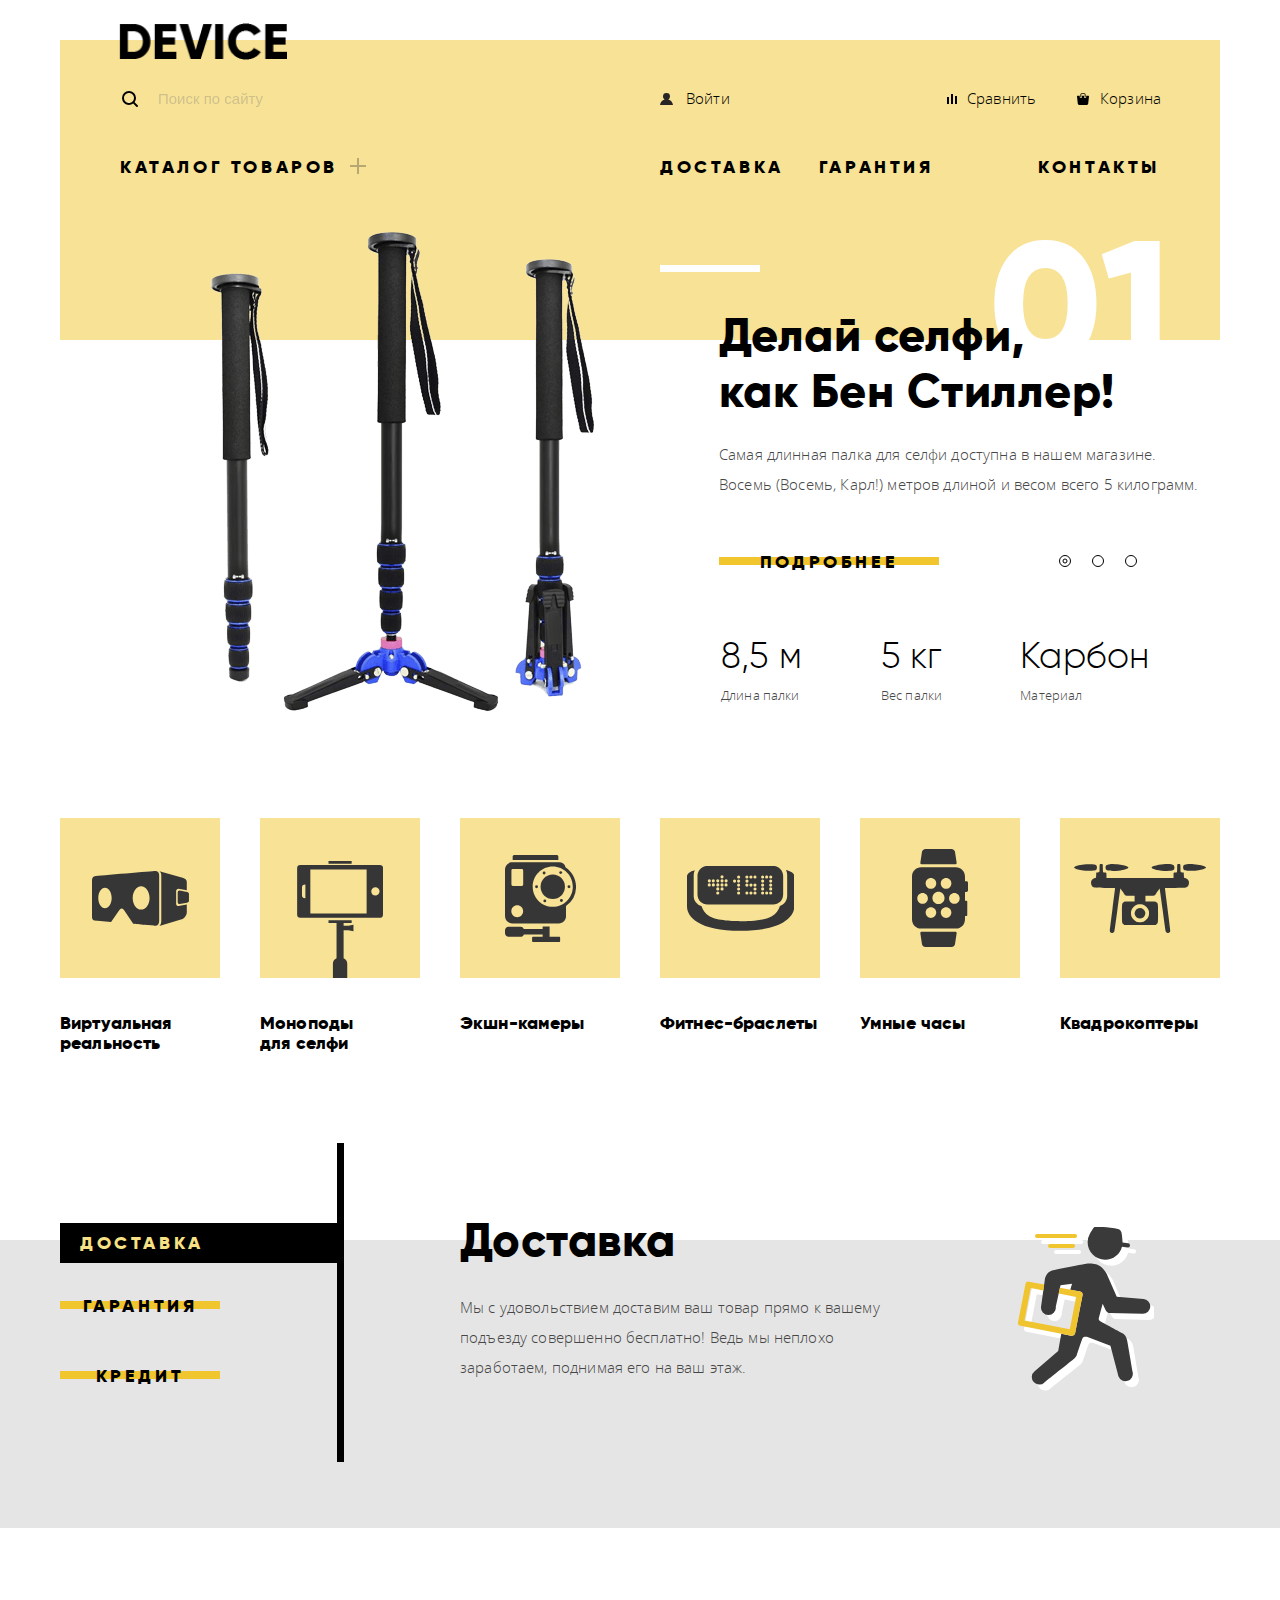
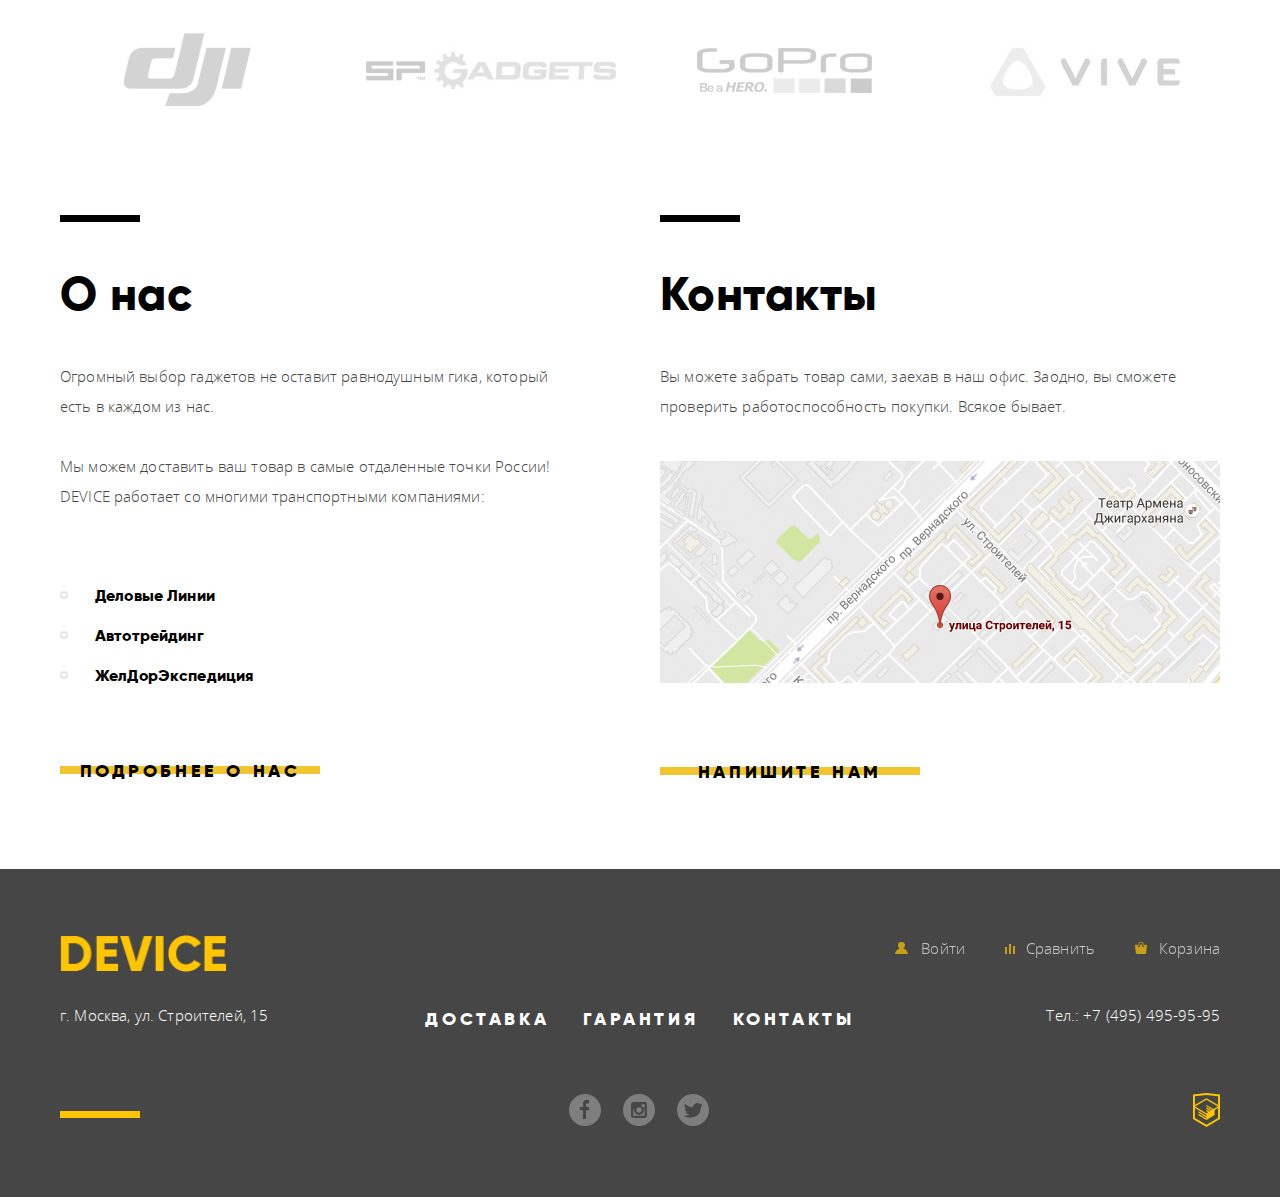
==== index.html @ b5f44622 "Device project" ====
<!DOCTYPE html>
<html lang="ru">

<head>
  <meta charset="utf-8">
  <title>HTML Academy: Девайс</title>
  <link rel="stylesheet" href="css/normalize.css">
  <link rel="stylesheet" href="css/style.css">
  <link rel="stylesheet" href="css/style.min.css">
</head>

<body>
  <div class="content-wrapper">

    <!--HEADER-->
    <header class="header container">

      <!--Navigation-->
      <nav class="header-nav">

        <!--logo-->
        <a class="header-logo">
            <img src="img/logo.png" width="168" height="53" alt="Логотип магазина">
          </a>

        <div class="user-navigation">

          <form class="user-nav-search">
            <!--search-->
            <input type="text" placeholder="Поиск по сайту" class="user-nav-input-search">
            <div class="user-nav-find-button"><span>Найти</span></div>
          </form>

          <ul class="header-user-nav list">
            <li class="user-nav-login"><a href="login.html">Войти</a></li>
            <li class="user-nav-compare"><a href="#">Сравнить</a></li>
            <li class="user-nav-shoppingbag"><a href="#">Корзина</a></li>
          </ul>

        </div>

        <ul class="header-site-nav list">
          <li class="site-nav-catalog"><a href="catalog.html" class="gilroy-link"><span>Каталог товаров</span></a>

            <ul class="list site-nav-hidden-menu">
              <li>
                <ul class="list column">
                  <li><a href="#">Виртуальная реальность</a></li>
                  <li><a href="catalog.html">Моноподы для селфи</a></li>
                  <li><a href="#">Экшн камеры</a></li>
                </ul>
              </li>
              <li>
                <ul class="list column">
                  <li><a href="#">Фитнес-браслеты</a></li>
                  <li><a href="#">Умные часы</a></li>
                </ul>
              </li>
              <li>
                <ul class="list column">
                  <li><a href="#">Квадрокоптеры</a></li>
                </ul>
              </li>
            </ul>

          </li>

          <li class="site-nav-delivery"><a href="#" class="gilroy-link">Доставка</a></li>
          <li class="site-nav-warranty"><a href="#" class="gilroy-link">Гарантия</a></li>
          <li class="site-nav-contacts"><a href="#" class="gilroy-link">Контакты</a></li>

        </ul>

      </nav>

      <div class="white-stripe"></div>
      <div class="decoration-number number-1">01</div>
      <div class="decoration-number number-2">02</div>
      <div class="decoration-number number-3">03</div>

    </header>

    <!--MAIN-->
    <main class="container">

      <section class="main-item">
        <h1 class="visually-hidden">Популярные товары</h1>

        <div class="slider-controls">
          <div class="active"></div>
          <div></div>
          <div></div>
        </div>

        <ul class="slider-list">

          <!--slider1-->

          <li class="main-item-flex main-item-1">

            <h2 class="visually-hidden">Селфи-палка</h2>

            <div class="item-image">
              <img src="img/slider-1.png" width="384" height="486" alt="Селфи-палка">
            </div>

            <div class="item-about">

              <div class="item-about-description">
                <p class="gilroy-heading item-description-heading"><b>Делай селфи, как Бен Стиллер!</b></p>

                <p class="item-description-paragraph">Самая длинная палка для селфи доступна в нашем магазине. Восемь (Восемь, Карл!) метров длиной и весом всего 5 килограмм.</p>
              </div>

              <div class="item-details">
                <a href="#" class="button">Подробнее</a>
                <!--details-->
              </div>

              <table class="item-characteristics">
                <!--characteristics-->
                <thead>
                  <tr>
                    <th>8,5 м</th>
                    <th>5 кг</th>
                    <th>Карбон</th>
                  </tr>
                </thead>
                <tr>
                  <td>Длина палки</td>
                  <td>Вес палки</td>
                  <td>Материал</td>
                </tr>
              </table>

            </div>

          </li>

          <!--slider 2-->

          <li class="main-item-flex main-item-2">
            <h2 class="visually-hidden">Фитнес-браслет</h2>

            <div class="item-image">
              <img src="img/slider-2.png" width="384" height="485" alt="Фитнес-браслет">
            </div>

            <div class="item-about">

              <div class="item-description">
                <p class="gilroy-heading item-description-heading"><b>Худеем правильно!</b></p>

                <p class="item-description-paragraph">Мотивирующие фитнес-браслеты помогут найти в себе силы не пропускать занятия и соблюдать диету.</p>

              </div>

              <div class="item-details">
                <a href="#" class="button">Подробнее</a>
                <!--details-->
              </div>

              <table class="item-characteristics">
                <!--characteristics-->
                <thead>
                  <tr>
                    <th>48 часов</th>
                  </tr>
                </thead>
                <tr>
                  <td>Без подзарядки</td>
                </tr>
              </table>

            </div>

          </li>

          <!--slider 3-->

          <li class="main-item-flex main-item-3">
            <h2 class="visually-hidden">Квадрокоптер</h2>

            <div class="item-image">
              <img src="img/slider-3.png" width="384" height="485" alt="Квадрокоптер">
            </div>

            <div class="item-about">

              <div class="item-description">
                <p class="gilroy-heading item-description-heading"><b>Порхает как бабочка, жалит как пчела!</b></p>

                <p class="item-description-paragraph">Этот обычный, на первый взгляд, квадрокоптер оснащен мощным лазером, замаскированным под стандартную камеру.</p>
              </div>

              <div class="item-details">
                <a href="#" class="button">Подробнее</a>
                <!--details-->
              </div>

              <table class="item-characteristics">
                <!--characteristics-->
                <thead>
                  <tr>
                    <th>800 м</th>
                    <th>50 м</th>
                  </tr>
                </thead>
                <tr>
                  <td>Дальность полета</td>
                  <td>Радиус поражения</td>
                </tr>
              </table>

            </div>

          </li>

        </ul>

      </section>

      <section class="main-catalog">

        <h2 class="visually-hidden">Каталог продуктов</h2>
        <!--catalog-->
        <figure class="main-catalog-item">

          <div class="catalog-item-image">
            <a href="catalog.html/vr" class="catalog-item">
              <img src="img/popular-1.svg" width="97" height="55" alt="Виртуальная реальность">
              </a>
          </div>

          <figcaption class="catalog-item-description">Виртуальная реальность</figcaption>
        </figure>

        <figure class="main-catalog-item">

          <div class="image-down catalog-item-image">
            <a href="catalog.html/monopods" class="catalog-item">
              <img src="img/popular-2.svg" width="86" height="117" alt="Экшн-камеры">
              </a>
          </div>

          <figcaption class="catalog-item-description">Моноподы <br> для селфи</figcaption>
        </figure>

        <figure class="main-catalog-item">

          <div class="catalog-item-image">
            <a href="catalog.html/cameras" class="catalog-item">
              <img src="img/popular-3.svg" width="71" height="87" alt="Моноподы для селфи">
              </a>
          </div>

          <figcaption class="catalog-item-description">Экшн-камеры</figcaption>
        </figure>

        <figure class="main-catalog-item">

          <div class="catalog-item-image">
            <a href="catalog.html/fitness-trackers" class="catalog-item">
              <img src="img/popular-4.svg" width="107" height="65" alt="Фитнес-браслеты">
              </a>
          </div>

          <figcaption class="catalog-item-description">Фитнес-браслеты</figcaption>
        </figure>

        <figure class="main-catalog-item">

          <div class="catalog-item-image">
            <a href="catalog.html/smartwatch" class="catalog-item">
              <img src="img/popular-5.svg" width="56" height="98" alt="Умные часы">
              </a>
          </div>

          <figcaption class="catalog-item-description">Умные часы</figcaption>
        </figure>

        <figure class="main-catalog-item">

          <div class="catalog-item-image">
            <a href="catalog.html/quadrocopters" class="catalog-item">
              <img src="img/popular-6.svg" width="132" height="69" alt="Квадрокоптеры">
              </a>
          </div>

          <figcaption class="catalog-item-description">Квадрокоптеры</figcaption>
        </figure>

      </section>

      <section class="main-details">
        <h2 class="visually-hidden">Детали покупки</h2>

        <!--delivery-->

        <div class="details-delivery">

          <div class="details-delivery-background"></div>

          <ul class="delivery-sidebar list">
            <li><a class="button sidebar-current delivery-button">Доставка</a></li>
            <li><a class="button slider-button warranty-button" href="#">Гарантия</a></li>
            <li><a class="button slider-button credit-button" href="#">Кредит</a></li>
          </ul>

          <div class="details-description">

            <div class="description-slide description-1">

              <div class="description-paragraph">
                <h2 class="gilroy-heading">Доставка</h2>
                <p>Мы с удовольствием доставим ваш товар прямо к вашему подъезду совершенно бесплатно! Ведь мы неплохо заработаем, поднимая его на ваш этаж.
                </p>
              </div>

              <div class="description-image image-1"></div>

            </div>

            <div class="description-slide description-2">

              <div class="description-paragraph">
                <h2 class="gilroy-heading">Гарантия</h2>
                <p>Если из-за возгорания купленного у нас товара у вас сгорит дом — не переживайте, мы выдадим вам новый. Товар, не дом, конечно же.</p>
              </div>

              <div class="description-image image-2"></div>

            </div>

            <div class="description-slide description-3">

              <div class="description-paragraph">
                <h2 class="gilroy-heading">Кредит</h2>
                <p>Залезть в долговую яму стало проще! Кредитные консультанты подберут для вас наиболее выгодные условия кредита. Выгодные для нашего банка, разумеется.</p>
              </div>

              <div class="description-image image-3"></div>

            </div>

          </div>

        </div>

      </section>

      <section class="main-logos">
        <h2 class="visually-hidden">Наши партнеры</h2>
        <!--logos-->
        <ul class="partners-logos list">
          <li><a href="#"><img src="img/logo-1.png"  width="260" height="100" alt="Dji"></a></li>
          <li><a href="#"><img src="img/logo-2.png" width="260" height="100" alt="SP Gadjets"></a></li>
          <li><a href="#"><img src="img/logo-3.png" width="260" height="100" alt="Go Pro"></a></li>
          <li><a href="#"><img src="img/logo-4.png" width="260" height="100" alt="Vive"></a></li>
        </ul>
      </section>

      <section class="main-company">

        <div class="main-block main-about">
          <!--about-->
          <div class="black-stripe"></div>

          <div class="company-paragraph">
            <h2 class="gilroy-heading">О нас</h2>

            <p>Огромный выбор гаджетов не оставит равнодушным гика, который есть в каждом из нас.
            </p>
            <p>Мы можем доставить ваш товар в самые отдаленные точки России! DEVICE работает со многими транспортными компаниями:
            </p>
          </div>

          <ul class="about-partners list">
            <li>Деловые Линии</li>
            <li>Автотрейдинг</li>
            <li>ЖелДорЭкспедиция</li>
          </ul>

          <a href="#" class="button main-company-button">Подробнее о нас</a>

        </div>

        <div class="main-block main-contacts">
          <!--contacts-->
          <div class="black-stripe"></div>

          <div class="company-paragraph">
            <h2 class="gilroy-heading">Контакты</h2>
            <p>Вы можете забрать товар сами, заехав в наш офис. Заодно, вы сможете проверить работоспособность покупки. Всякое бывает.
            </p>
          </div>

          <img class="popup-map" src="img/map.png" width="560" height="222" alt="Адрес магазина: улица Строителей, 15">

          <a href="#" class="button main-company-button popup-button">Напишите нам</a>
        </div>

      </section>

    </main>

    <!--FOOTER-->
    <footer class="footer">

      <div class="footer-nav container">

        <div class="row-1">

          <a class="footer-logo">
              <img src="img/footer-logo.png" width="166" height="53" alt="Логотип">
            </a>

          <ul class="footer-user-nav list">
            <li class="user-nav-login"><a class="footer-icons" href="login.html">
                <svg xmlns="http://www.w3.org/2000/svg" width="13" height="12" viewBox="0 0 13 12"><path fill="#ffc600" d="M.032 12h12.937c-.163-2.643-2.074-4.837-4.671-5.543a3.47 3.47 0 0 0 1.687-2.972 3.485 3.485 0 0 0-6.97 0c0 1.264.68 2.361 1.688 2.972C2.106 7.163.194 9.357.032 12z"/></svg>
                Войти
              </a></li>
            <li class="user-nav-compare"><a class="footer-icons" href="#">
                <svg xmlns="http://www.w3.org/2000/svg" width="10" height="10" viewBox="0 0 10 10"><path fill="#ffc600" d="M8 2h1.984v8H8zM0 3h1.984v7H0zM4 0h2v10H4z"/></svg>
                Сравнить</a></li>
            <li class="user-nav-shoppingbag"><a class="footer-icons" href="#">
                <svg xmlns="http://www.w3.org/2000/svg" width="12" height="12" viewBox="0 0 12 12"><path fill="#ffc600" d="M11.864 3.017a.429.429 0 0 0-.327-.154H9.225V4.09c0 .563-.484 1.022-1.08 1.022-.594 0-1.078-.458-1.078-1.022V2.863H4.909V4.09c0 .563-.485 1.022-1.08 1.022-.595 0-1.078-.458-1.078-1.022V2.863H.438a.43.43 0 0 0-.327.154.472.472 0 0 0-.108.358l.776 7.134c.015.806.642 1.455 1.411 1.455h7.595c.77 0 1.396-.649 1.411-1.455l.776-7.134a.476.476 0 0 0-.108-.358z"/><path fill="#ffc600"  d="M3.829 4.499c.239 0 .433-.184.433-.409V1.84c0-.632.672-1.022 1.295-1.022h1.079c.655 0 1.078.401 1.078 1.022v2.25c0 .225.194.409.431.409.239 0 .433-.184.433-.409V1.84C8.577.773 7.761 0 6.636 0H5.557c-1.19 0-2.159.826-2.159 1.84v2.25c0 .225.194.409.431.409z"/></svg>
                Корзина</a></li>
          </ul>

        </div>

        <div class="row-2">

          <p>г. Москва, ул. Строителей, 15</p>

          <ul class="footer-site-nav list">
            <li class="footer-site-nav-delivery"><a href="#" class="gilroy-link">Доставка</a></li>
            <li class="footer-site-nav-warranty"><a href="#" class="gilroy-link">Гарантия</a></li>
            <li class="footer-site-nav-contacts"><a href="#" class="gilroy-link">Контакты</a></li>
          </ul>

          <p>Тел.: +7 (495) 495-95-95</p>

        </div>

        <div class="row-3">

          <div class="yellow-stripe"></div>

          <ul class="footer-social list">
            <li><a href="#" aria-label="Facebook"><svg xmlns="http://www.w3.org/2000/svg" width="32" height="32" viewBox="0 0 32 32"><path fill="#FFF" d="M16 0C7.164 0 0 7.163 0 16s7.164 16 16 16c8.837 0 16-7.164 16-16S24.837 0 16 0zm4.062 9.455h-3.021v3.444h3.021v3.445h-3.021v8.61H14.02v-8.61H11v-3.445h3.021V9.455c0-1.902 1.353-3.445 3.021-3.445h3.021v3.445z"/></svg></a></li>
            <li><a href="#" aria-label="Instagram"><svg xmlns="http://www.w3.org/2000/svg" width="32" height="32" viewBox="0 0 32 32"><g fill="#FFF"><path d="M20.916 16a4.938 4.938 0 1 1-9.877 0c0-.394.051-.773.138-1.14h-.897v6.838h11.396V14.86h-.897c.086.367.137.746.137 1.14z"/><path d="M15.978 18.659c1.466 0 2.659-1.193 2.659-2.659s-1.193-2.659-2.659-2.659c-1.466 0-2.659 1.193-2.659 2.659s1.192 2.659 2.659 2.659zM18.637 10.302h3.039v3.039h-3.039z"/><path d="M16 0C7.164 0 0 7.164 0 16c0 8.837 7.164 16 16 16 8.837 0 16-7.163 16-16 0-8.836-7.163-16-16-16zm7.955 21.698a2.285 2.285 0 0 1-2.279 2.279H10.279A2.285 2.285 0 0 1 8 21.698V10.302a2.286 2.286 0 0 1 2.279-2.279h11.396a2.286 2.286 0 0 1 2.279 2.279v11.396z"/></g></svg></a></li>
            <li><a href="#" aria-label="Twitter"><svg xmlns="http://www.w3.org/2000/svg" width="32" height="32" viewBox="0 0 32 32"><path fill="#FFF" d="M16 0C7.164 0 0 7.164 0 16c0 8.837 7.164 16 16 16 8.837 0 16-7.163 16-16 0-8.836-7.163-16-16-16zm7.944 12.809c-.251 6.516-3.463 10.832-10.992 10.702h-.486c-.447 0-4.543-.443-5.344-1.823 2.479.19 4.247-.406 5.12-1.136-1.048-.289-2.923-.461-3.251-2.848.384.104.618.221 1.299.113-1.307-.824-2.758-1.519-2.679-3.643.311.317 1.164.518 1.46.457-.768-.233-2.149-3.244-.974-4.781 1.984 1.79 4.075 3.482 7.804 3.643.227-2.214 1.24-3.699 3.168-4.325 1.84-.479 3.255.26 3.901 1.138.737-.224 1.453-.466 2.193-.685-.004.833-.569 1.463-.935 1.709.747.165 1.423-.475 1.423-.475-.184.963-1.094 1.725-1.707 1.954z"/></svg></a></li>
          </ul>

          <div class="logo-html">
            <a href="https://htmlacademy.ru/intensive/htmlcss"><img src="img/logo-html.svg" width="27" height="35" alt="Логотип HTML Academy"></a>
          </div>

        </div>

      </div>

    </footer>

    <!--Modal Form-->

    <form class="modal modal-form" action="https://echo.htmlacademy.ru" method="post">
      <fieldset>
        <legend class="visually-hidden">Форма обратной связи</legend>

        <p class="input-paragraph">
          <label for="user-name">Ваше имя:</label>
          <input type="text" name="user-name" id="user-name" placeholder="Представтесь, пожалуйста" required>
        </p>

        <p class="input-paragraph">
          <label for="user-email">Ваш e-mail:</label>
          <input type="text" name="user-email" id="user-email" placeholder="Для отправки ответа" required>
        </p>

        <p class="textarea-paragraph">
          <label for="user-feedback">Текст письма:</label>
          <textarea id="user-feedback" rows="10">В свободной форме</textarea>
        </p>
      </fieldset>

      <button type="submit" class="form-button button">Отправить</button>
      <button type="button" class="button-close form-close" aria-label="Закрыть форму"></button>
    </form>

    <!--modal Form-->
    <div class="modal modal-map">
      <iframe src="https://www.google.com/maps/embed?pb=!1m18!1m12!1m3!1d2249.1125488779976!2d37.52742931603996!3d55.68703098053581!2m3!1f0!2f0!3f0!3m2!1i1024!2i768!4f13.1!3m3!1m2!1s0x46b54cf65f5c8955%3A0x694710ccd55501e!2z0YPQuy4g0KHRgtGA0L7QuNGC0LXQu9C10LksIDE1LCDQnNC-0YHQutCy0LAsINCg0L7RgdGW0Y8sIDExOTMxMQ!5e0!3m2!1suk!2stw!4v1513052364043"
        width="960" height="559" frameborder="0" style="border:0"></iframe>
      <img src="img/map-big.jpg" width="960" height="559" alt="Адрес магазина: улица Строителей, 15">
      <button type="button" class="button-close map-close" aria-label="Закрыть карту"></button>
    </div>

  </div>

  <script src="js/popup.min.js"></script>
</body>

</html>
---- css/style.css ----
@font-face {
  font-family: "Gilroy";
  src: url("../fonts/gilroyextrabold.woff") format("woff"), url("../fonts/gilroyextrabold.woff2") format("woff2");
  font-weight: 700;
  font-style: normal;
}

@font-face {
  font-family: "Gilroy";
  src: url("../fonts/gilroylight.woff") format("woff"), url("../fonts/gilroylight.woff2") format("woff2");
  font-weight: normal;
  font-style: normal;
}

@font-face {
  font-family: "Open Sans";
  src: url("../fonts/opensans.woff") format("woff"), url("../fonts/opensans.woff2") format("woff2");
  font-weight: normal;
  font-style: normal;
}

@font-face {
  font-family: "Open Sans";
  src: url("../fonts/opensanslight.woff") format("woff"), url("../fonts/opensanslight.woff2") format("woff2");
  font-weight: 300;
  font-style: normal;
}

* {
  -webkit-box-sizing: border-box;
  box-sizing: border-box;
}

body {
  min-width: 1200px;
  padding: 0 20px;
  margin: 0;
  padding: 0;
  font-weight: 300;
  font-size: 15px;
  line-height: 2;
  letter-spacing: 0.15px;
  font-family: "Open Sans", "Arial", sans-serif;
  color: #464646;
}

a {
  text-decoration: none;
  color: #000000;
}

img {
  max-height: 100%;
  height: auto;
}

.visually-hidden:not(:focus):not(:active), input[type="checkbox"].visually-hidden, input[type="radio"].visually-hidden {
  position: absolute;
  width: 1px;
  height: 1px;
  margin: -1px;
  border: 0;
  padding: 0;
  white-space: nowrap;
  -webkit-clip-path: inset(100%);
  clip-path: inset(100%);
  clip: rect(0 0 0 0);
  overflow: hidden;
}

.content-wrapper {
  overflow: hidden;
}

.container {
  width: 1160px;
  margin: 0 auto;
}

/* !For all buttons and links like buttons! */

.button {
  position: relative;
  display: inline-block;
  width: 220px;
  padding: 10px 0;
  font-weight: 700;
  font-size: 18px;
  font-family: "Gilroy", "Arial", sans-serif;
  text-align: center;
  color: #000000;
  text-transform: uppercase;
  line-height: 30px;
  letter-spacing: 3.6px;
  background-color: transparent;
  border: none;
}

.button:before {
  content: "";
  position: absolute;
  top: 20px;
  left: 0px;
  width: 220px;
  height: 8px;
  background-color: #f0c52e;
  z-index: -1;
}

.button:hover:before {
  height: 40px;
  top: 5px;
  left: 0px;
}

.button:active:before {
  height: 40px;
}

.button:active {
  color: rgba(0, 0, 0, 0.3);
}

/*For fonts*/

.gilroy-heading {
  font-weight: 700;
  font-size: 47px;
  letter-spacing: 0.47px;
  font-family: "Gilroy", "Arial", sans-serif;
  color: #000000;
}

.gilroy-link {
  font-weight: 700;
  font-size: 18px;
  letter-spacing: 3.6px;
  font-family: "Gilroy", "Arial", sans-serif;
  color: #000000;
  text-transform: uppercase;
}

/* HEADER */

.header {
  position: relative;
  /*For white stripe*/
  min-height: 300px;
  margin-top: 40px;
  background-color: #f7e296;
}

.catalog-header {
  min-height: 186px;
  max-height: 186px;
}

.header-nav {
  position: relative;
  display: -webkit-box;
  display: -ms-flexbox;
  display: flex;
  -webkit-box-orient: vertical;
  -webkit-box-direction: normal;
  -ms-flex-direction: column;
  flex-direction: column;
  -ms-flex-pack: distribute;
  justify-content: space-around;
  padding: 10px 60px;
}

/* !For logo! */

.header-logo {
  position: absolute;
  top: -17px;
  left: 59px;
}

.header-logo:hover {
  opacity: 0.6;
}

.header-logo:active {
  opacity: 0.3;
}

/* !For navigation! */

/* !For search! */

.user-navigation {
  display: -webkit-box;
  display: -ms-flexbox;
  display: flex;
  margin-top: 30px;
  -webkit-box-pack: justify;
  -ms-flex-pack: justify;
  justify-content: space-between;
  -webkit-box-align: baseline;
  -ms-flex-align: baseline;
  align-items: baseline;
}

.user-nav-search {
  position: relative;
  -webkit-box-flex: 1;
  -ms-flex-positive: 1;
  flex-grow: 1;
  padding-left: 36px;
  opacity: 1;
}

.user-nav-search:before {
  content: "";
  position: absolute;
  top: 8px;
  left: 2px;
  width: 16px;
  height: 16px;
  background-image: url("../img/search.svg");
  background-repeat: no-repeat;
  background-position: 0 0;
}

.user-nav-search input {
  width: 348px;
  padding-bottom: 13px;
  border: none;
  background-color: inherit;
  opacity: 0.3;
}

/*For search button*/

.user-nav-find-button {
  display: none;
  -webkit-box-pack: center;
  -ms-flex-pack: center;
  justify-content: center;
  -webkit-box-align: center;
  -ms-flex-align: center;
  align-items: center;
  position: absolute;
  top: -10px;
  left: 300px;
  width: 85px;
  height: 49px;
  color: #000000;
  border: 2px solid #000000;
}

.user-nav-find-button:hover {
  color: #ffffff;
  background-color: #000000;
}

.user-nav-find-button:active span {
  color: #ffffff;
  background-color: #000000;
  opacity: 0.3;
}

.user-nav-search input:focus+.user-nav-find-button {
  display: -webkit-box;
  display: -ms-flexbox;
  display: flex;
}

/*For search states*/

.user-nav-search input[type="text"]:focus {
  opacity: 1;
  border-bottom: 2px solid #000000;
}

.user-nav-search input[type="text"]:hover {
  opacity: 0.6;
}

/* !For further user navigation */

.header-user-nav {
  display: -webkit-box;
  display: -ms-flexbox;
  display: flex;
  -ms-flex-wrap: wrap;
  flex-wrap: wrap;
  -webkit-box-pack: start;
  -ms-flex-pack: start;
  justify-content: flex-start;
  width: 500px;
  margin: 0;
  margin-left: auto;
  margin-bottom: 33px;
  padding: 0;
  line-height: 36px;
  list-style-type: none;
}

/* !For user navigtion links! */

.header-user-nav a:hover {
  opacity: 0.6;
}

.header-user-nav a:active {
  opacity: 0.3;
}

.header-user-nav .user-nav-login {
  position: relative;
  -webkit-box-flex: 1;
  -ms-flex-positive: 1;
  flex-grow: 1;
  width: 70px;
  padding-left: 26px;
}

.header-user-nav .user-nav-login::before {
  content: "";
  position: absolute;
  top: 13px;
  left: 0px;
  width: 13px;
  height: 12px;
  background-image: url("../img/user.svg");
  background-repeat: no-repeat;
  background-position: 0 0;
}

.header-user-nav .user-nav-compare {
  position: relative;
  width: 90px;
  margin-left: auto;
  margin-right: 40px;
  padding-left: 20px;
}

.header-user-nav .user-nav-compare::before {
  content: "";
  position: absolute;
  top: 14px;
  left: 0px;
  width: 10px;
  height: 10px;
  background-image: url("../img/compare.svg");
  background-repeat: no-repeat;
  background-position: 0 0;
}

.header-user-nav .user-nav-shoppingbag {
  position: relative;
  width: 83px;
  margin-left: auto;
  padding-left: 23px;
}

.header-user-nav .user-nav-shoppingbag::before {
  content: "";
  position: absolute;
  top: 13px;
  left: 0px;
  width: 12px;
  height: 12px;
  background-image: url("../img/cart.svg");
  background-repeat: no-repeat;
  background-position: 0 0;
}

/* !For site navigation! */

.header-site-nav {
  position: relative;
  /*Для скрытого меню*/
  display: -webkit-box;
  display: -ms-flexbox;
  display: flex;
  -webkit-box-pack: start;
  -ms-flex-pack: start;
  justify-content: flex-start;
  margin: 0;
  padding: 0;
  list-style-type: none;
}

.header-site-nav .column {
  margin: 0;
  padding: 0;
  list-style-type: none;
}

.header-site-nav>li a:hover {
  opacity: 0.6;
}

.header-site-nav>li a:active {
  opacity: 0.3;
}

.site-nav-catalog a:hover {
  opacity: 0.6;
}

.site-nav-catalog a:active {
  opacity: 0.3;
}

/* !For site catalog! */

.site-nav-catalog {
  -webkit-box-flex: 1;
  -ms-flex-positive: 1;
  flex-grow: 1;
  max-width: 540px;
}

.site-nav-catalog span {
  position: relative;
  min-width: 250px;
  padding-right: 28px;
}

.site-nav-catalog span:after {
  content: "";
  position: absolute;
  top: 2px;
  right: 0px;
  width: 16px;
  height: 16px;
  background-image: url("../img/plus.svg");
  background-repeat: no-repeat;
  background-position: 0 0;
  opacity: 0.3;
}

.site-nav-hidden-menu:before {
  content: "";
  width: 1160px;
  min-height: 155px;
  position: absolute;
  top: 0px;
  left: -60px;
  background-color: #f7e296;
  z-index: -1;
}

.site-nav-hidden-menu {
  position: relative;
  display: none;
  -ms-flex-wrap: wrap;
  flex-wrap: wrap;
  -webkit-box-orient: vertical;
  -webkit-box-direction: normal;
  -ms-flex-direction: column;
  flex-direction: column;
  -ms-flex-line-pack: start;
  align-content: flex-start;
  width: 550px;
  height: 85px;
  margin: 0 40px 0 0;
  padding: 20px 0 0 0;
  list-style-type: none;
}

.site-nav-catalog:hover .site-nav-hidden-menu {
  display: -webkit-box;
  display: -ms-flexbox;
  display: flex;
  z-index: 1;
}

.site-nav-hidden-menu .column {
  margin: 0;
  padding: 0;
  padding-right: 55px;
}

/*.....*/

.site-nav-delivery {
  margin-right: 35px;
}

.site-nav-contacts {
  margin-left: auto;
}

/*for header decoration */

.header .white-stripe {
  position: absolute;
  top: 225px;
  right: 460px;
  width: 100px;
  height: 7px;
  background-color: #ffffff;
}

.header .decoration-number {
  position: absolute;
  top: 175px;
  right: 19px;
  width: 212px;
  height: 200px;
  font-size: 179.2px;
  font-weight: 700;
  line-height: 179.2px;
  letter-spacing: 1.792px;
  font-family: "Gilroy", "Arial", sans-serif;
  color: #ffffff;
  background-color: transparent;
}

.number-1 {
  display: block;
}

.number-2 {
  display: none;
}

.number-3 {
  display: none;
}

/* MAIN */

/* For slider */

.main-item {
  position: relative;
  /*For slider controls*/
  margin-bottom: 95px;
}

.slider-list {
  margin: 0;
  padding: 0;
  list-style-type: none;
}

/*For slider controls*/

.slider-controls {
  position: absolute;
  top: 215px;
  right: 83px;
  display: -webkit-box;
  display: -ms-flexbox;
  display: flex;
  -webkit-box-pack: justify;
  -ms-flex-pack: justify;
  justify-content: space-between;
  width: 78px;
}

.slider-controls div {
  position: relative;
  /*For div:after*/
  width: 12px;
  height: 12px;
  border: 1px solid #000000;
  border-radius: 50%;
  cursor: pointer;
}

.slider-controls div.active:after {
  content: "";
  position: absolute;
  top: 50%;
  left: 50%;
  -webkit-transform: translate(-50%, -50%);
  transform: translate(-50%, -50%);
  z-index: 1;
  width: 3px;
  height: 3px;
  border: 1px solid #000000;
  border-radius: 50%;
}

/*...*/

.main-item .main-item-1 {
  display: -webkit-box;
  display: -ms-flexbox;
  display: flex;
}

.main-item .main-item-2 {
  display: none;
}

.main-item .main-item-3 {
  display: none;
}

.main-item-flex {
  display: -webkit-box;
  display: -ms-flexbox;
  display: flex;
  -webkit-box-orient: horizontal;
  -webkit-box-direction: normal;
  -ms-flex-direction: row;
  flex-direction: row;
  -ms-flex-pack: distribute;
  justify-content: space-around;
  -ms-flex-line-pack: stretch;
  align-content: stretch;
  -webkit-box-align: stretch;
  -ms-flex-align: stretch;
  align-items: stretch;
  width: 1040px;
  padding: 0;
  padding-left: 150px;
}

.item-image {
  margin-top: -112px;
  margin-right: 125px;
}

.item-about {
  display: -webkit-box;
  display: -ms-flexbox;
  display: flex;
  -webkit-box-orient: vertical;
  -webkit-box-direction: normal;
  -ms-flex-direction: column;
  flex-direction: column;
  -webkit-box-pack: start;
  -ms-flex-pack: start;
  justify-content: flex-start;
  margin-top: -33px;
}

.item-description-heading {
  max-width: 396px;
  padding: 0;
  margin: 0;
  margin-bottom: 20px;
  line-height: 56px;
}

.item-description-paragraph {
  max-width: 490px;
  padding: 0;
  margin: 0;
  margin-bottom: 38px;
}

.item-details {
  margin-bottom: 40px;
}

/* !For item characteristics! */

.item-characteristics {
  display: table;
  min-width: 500px;
}

.item-characteristics tr {
  margin: 0;
  padding: 0;
  text-align: left;
}

.item-characteristics th {
  margin: 0;
  padding: 0;
  padding-right: 65px;
  font-weight: normal;
  font-size: 36px;
  font-family: "Gilroy", "Arial", sans-serif;
  line-height: 54px;
  color: #000000;
}

.item-characteristics th:not(:first-child) {
  padding-left: 10px;
}

.item-characteristics td {
  margin: 0;
  padding: 0;
  font-size: 13px;
  line-height: 20px;
}

.item-characteristics td:not(:first-child) {
  padding-left: 10px;
}

/* !For catalog! */

.main-catalog {
  display: -webkit-box;
  display: -ms-flexbox;
  display: flex;
  -webkit-box-pack: justify;
  -ms-flex-pack: justify;
  justify-content: space-between;
  margin-bottom: 130px;
}

.main-catalog-item {
  width: 160px;
  margin: 0;
  margin-right: 40px;
  font-weight: 700;
  font-size: 18px;
  font-family: "Gilroy", "Arial", sans-serif;
  color: #000000;
}

.catalog-item-image {
  display: -webkit-box;
  display: -ms-flexbox;
  display: flex;
  -webkit-box-pack: center;
  -ms-flex-pack: center;
  justify-content: center;
  -webkit-box-align: center;
  -ms-flex-align: center;
  align-items: center;
  width: 160px;
  height: 160px;
  margin-bottom: 35px;
  background-color: #f7e296;
}

.main-catalog-item .catalog-item-image a {
  display: -webkit-box;
  display: -ms-flexbox;
  display: flex;
  margin: 0;
  -webkit-box-orient: horizontal;
  -webkit-box-direction: normal;
  -ms-flex-direction: row;
  flex-direction: row;
  width: 100%;
  -webkit-box-pack: center;
  -ms-flex-pack: center;
  justify-content: center;
  -webkit-box-align: end;
  -ms-flex-align: end;
  align-items: flex-end;
}

.catalog-item-image.image-down {
  -webkit-box-align: end;
  -ms-flex-align: end;
  align-items: flex-end;
}

.catalog-item-description {
  line-height: 20px;
}

.main-catalog-item:hover .catalog-item-image {
  background-color: #f0c52e;
  background-size: 160px 160px;
}

.main-catalog-item:active .catalog-item-image img, .main-catalog-item:active .catalog-item-description {
  opacity: 0.3;
}

/* !For additional features! */

.main-details {
  margin-bottom: 200px;
}

.details-delivery {
  position: relative;
  display: -webkit-box;
  display: -ms-flexbox;
  display: flex;
  -webkit-box-pack: justify;
  -ms-flex-pack: justify;
  justify-content: space-between;
  -webkit-box-align: center;
  -ms-flex-align: center;
  align-items: center;
}

.details-delivery-background {
  position: absolute;
  top: 57px;
  left: -160px;
  z-index: -1;
  min-width: 1460px;
  min-height: 288px;
  background-color: #e5e5e5;
}

/*sidebar*/

.delivery-sidebar {
  position: relative;
  width: 286px;
  margin: 0;
  margin-top: 40px;
  padding: 0;
  list-style-type: none;
}

.delivery-sidebar:before {
  content: "";
  position: absolute;
  display: block;
  width: 7px;
  height: 319px;
  top: -80px;
  left: 277px;
  background-color: #000000;
}

.sidebar-current {
  width: 277px;
  margin: 0 0 18px 0;
  padding: 5px 0 5px 20px;
  text-align: left;
  color: #f7e184;
  background-color: #000000;
}

.sidebar-current:before {
  display: none;
}

.slider-button {
  width: 160px;
  margin-bottom: 20px;
}

.slider-button:before {
  width: 160px;
}

.slider-button:active {
  position: relative;
  width: 277px;
  height: 40px;
  margin: 10px 0 20px 0;
  padding: 5px 0 5px 20px;
  text-align: left;
  color: #f7e184;
}

.slider-button:active:before {
  content: "";
  position: absolute;
  top: 0px;
  left: 0px;
  width: 277px;
  height: 40px;
  background-color: #000000;
}

/*slide*/

.description-slide {
  position: relative;
  display: -webkit-box;
  display: -ms-flexbox;
  display: flex;
  width: 800px;
  -webkit-box-pack: start;
  -ms-flex-pack: start;
  justify-content: flex-start;
  -webkit-box-align: center;
  -ms-flex-align: center;
  align-items: center;
  padding: 10px 0 0 40px;
}

.description-paragraph {
  width: 460px;
  margin-right: 100px;
  margin-top: -40px;
}

.description-paragraph h2 {
  margin: 0;
  margin-bottom: 5px;
  padding: 0;
}

.description-paragraph p {
  margin: 0;
  padding: 0;
}

.description-image {
  position: absolute;
  top: 4px;
  right: 66px;
}

.image-1 {
  width: 136px;
  height: 164px;
  background-image: url("../img/delivery.svg");
  background-repeat: no-repeat;
  background-position: 0 0;
}

.image-2 {
  width: 171px;
  height: 195px;
  background-image: url("../img/warranty.svg");
  background-repeat: no-repeat;
  background-position: 0 0;
}

.image-3 {
  width: 156px;
  height: 188px;
  background-image: url("../img/credit.svg");
  background-repeat: no-repeat;
  background-position: 0 0;
}

/*Slide on/off*/

.description-2 {
  display: none;
}

.description-3 {
  display: none;
}

/* !For partners! */

.main-logos {
  margin-bottom: 85px;
}

.partners-logos {
  display: -webkit-box;
  display: -ms-flexbox;
  display: flex;
  -webkit-box-pack: justify;
  -ms-flex-pack: justify;
  justify-content: space-between;
  margin: 0;
  padding: 0;
  list-style-type: none;
}

.main-logos img {
  opacity: 0.2;
  -webkit-filter: grayscale(100%);
  filter: grayscale(100%);
}

.main-logos img:hover {
  opacity: 1;
  -webkit-filter: grayscale(0%);
  filter: grayscale(0%);
}

/* !About us! */

.main-company {
  display: -webkit-box;
  display: -ms-flexbox;
  display: flex;
  -webkit-box-pack: start;
  -ms-flex-pack: start;
  justify-content: flex-start;
  -webkit-box-align: start;
  -ms-flex-align: start;
  align-items: flex-start;
  width: 1040px;
  margin-bottom: 72px;
}

.main-company .black-stripe {
  width: 80px;
  height: 7px;
  margin-bottom: 25px;
  background-color: #000000;
}

.main-company h2 {
  margin: 0;
  margin-bottom: 20px;
  padding: 0;
}

.main-company p {
  margin: 0;
  margin-bottom: 30px;
  padding: 0;
}

.company-paragraph {
  margin-bottom: 30px;
}

/* About us */

.main-about {
  min-width: 500px;
  margin-right: 100px;
}

.about-partners {
  margin: 65px 0 50px 0;
  padding: 0;
  font-weight: 700;
  font-size: 16px;
  line-height: 40px;
  font-family: "Gilroy", "Arial", sans-serif;
  color: #000000;
  list-style-type: none;
}

.about-partners li {
  position: relative;
  padding-left: 35px;
}

.about-partners li:before {
  content: "";
  position: absolute;
  top: 15px;
  left: 0px;
  width: 4px;
  height: 4px;
  border: 2px solid #e6e6e6;
  border-radius: 50%;
}

/* Contacts */

.main-contacts img {
  margin-top: 10px;
  margin-bottom: 55px;
}

.main-company-button {
  width: 260px;
}

.main-company-button:before {
  width: 260px;
}

/* Footer */

.footer {
  color: #ffffff;
  background-color: #464646;
  min-height: 323px;
  margin-top: auto;
}

.footer-nav {
  display: -webkit-box;
  display: -ms-flexbox;
  display: flex;
  -webkit-box-orient: vertical;
  -webkit-box-direction: normal;
  -ms-flex-direction: column;
  flex-direction: column;
  -webkit-box-pack: justify;
  -ms-flex-pack: justify;
  justify-content: space-between;
  min-height: 305px;
  padding: 45px 0;
}

/*for row 1*/

.row-1 {
  display: -webkit-box;
  display: -ms-flexbox;
  display: flex;
  -webkit-box-pack: justify;
  -ms-flex-pack: justify;
  justify-content: space-between;
  -webkit-box-align: center;
  -ms-flex-align: center;
  align-items: center;
  min-height: 67px;
  margin-bottom: 12px;
}

/* !For footer logo! */

.footer-logo {
  -ms-flex-item-align: end;
  align-self: flex-end;
}

.footer-logo img {
  opacity: 1;
}

.footer-logo img:hover {
  opacity: 0.6;
}

.footer-logo img:active {
  opacity: 0.3;
}

/* !For user navigation! */

.footer-user-nav {
  display: -webkit-box;
  display: -ms-flexbox;
  display: flex;
  -webkit-box-pack: end;
  -ms-flex-pack: end;
  justify-content: flex-end;
  margin: 0;
  padding: 0;
  list-style-type: none;
}

.footer-icons {
  display: -webkit-box;
  display: -ms-flexbox;
  display: flex;
  -webkit-box-pack: justify;
  -ms-flex-pack: justify;
  justify-content: space-between;
  -webkit-box-align: baseline;
  -ms-flex-align: baseline;
  align-items: baseline;
}

.footer-user-nav .user-nav-login {
  min-width: 70px;
  margin-left: auto;
  margin-right: 40px;
}

.footer-user-nav .user-nav-compare {
  min-width: 90px;
  margin-left: auto;
  margin-right: 40px;
}

.footer-user-nav .user-nav-shoppingbag {
  min-width: 85px;
  margin-left: auto;
}

.footer-user-nav a {
  color: #ffffff;
  line-height: 36px;
  opacity: 0.7;
}

.footer-user-nav a:hover {
  opacity: 1;
}

.footer-user-nav a:active {
  opacity: 0.3;
}

/*for row 2*/

.row-2 {
  display: -webkit-box;
  display: -ms-flexbox;
  display: flex;
  -webkit-box-pack: justify;
  -ms-flex-pack: justify;
  justify-content: space-between;
  -webkit-box-align: center;
  -ms-flex-align: center;
  align-items: center;
  min-height: 44px;
  margin-bottom: 35px;
}

.row-2 p {
  margin: 0;
  padding: 0;
}

.footer-site-nav {
  -ms-flex-item-align: end;
  align-self: flex-end;
  display: -webkit-box;
  display: -ms-flexbox;
  display: flex;
  -webkit-box-pack: justify;
  -ms-flex-pack: justify;
  justify-content: space-between;
  -webkit-box-flex: 1;
  -ms-flex-positive: 1;
  flex-grow: 1;
  max-width: 429px;
  margin: 0;
  margin-left: -35px;
  padding: 0;
  list-style-type: none;
}

.footer-site-nav a {
  color: #ffffff;
  opacity: 1;
}

.footer-site-nav a:hover {
  color: #ffffff;
  opacity: 0.6;
}

.footer-site-nav a:active {
  color: #ffffff;
  opacity: 0.3;
}

/*For row 3*/

.row-3 {
  display: -webkit-box;
  display: -ms-flexbox;
  display: flex;
  -webkit-box-pack: justify;
  -ms-flex-pack: justify;
  justify-content: space-between;
  -webkit-box-align: center;
  -ms-flex-align: center;
  align-items: center;
  min-height: 75px;
  margin-top: 5px;
}

.row-3 .yellow-stripe {
  width: 80px;
  height: 7px;
  background-color: #ffc600;
}

.footer-social {
  display: -webkit-box;
  display: -ms-flexbox;
  display: flex;
  -webkit-box-pack: justify;
  -ms-flex-pack: justify;
  justify-content: space-between;
  width: 140px;
  margin: 0;
  margin-left: -55px;
  padding: 0;
  list-style-type: none;
}

/* !For social buttons! */

.footer-social a {
  color: #ffffff;
  opacity: 0.3;
}

.footer-social a:hover {
  color: #ffffff;
  opacity: 0.6;
}

.footer-social a:active {
  color: #ffffff;
  opacity: 0.1;
}

/* !For HTML Academy logo! */

.logo-html img {
  opacity: 1;
}

.logo-html img:hover {
  opacity: 0.6;
}

.logo-html img:active {
  opacity: 0.3;
}

/*POPUPS!*/

.modal {
  display: none;
  position: relative;
  /*For button-close*/
  width: 960px;
  height: 555px;
}

/*close-button*/

.button-close {
  width: 55px;
  height: 55px;
  font-size: 0;
  background-color: #f7e296;
  border: 0;
  border-radius: 50%;
  cursor: pointer;
}

.button-close:before, .button-close:after {
  content: "";
  position: absolute;
  top: 26px;
  left: 17px;
  width: 23px;
  height: 3px;
  background-color: #ffffff;
}

.button-close:before {
  -webkit-transform: rotate(45deg);
  transform: rotate(45deg);
}

.button-close:after {
  -webkit-transform: rotate(-45deg);
  transform: rotate(-45deg);
}

.button-close:hover {
  background-color: #f0c52e;
}

.button-close:active {
  opacity: 0.3;
}

.form-close {
  position: absolute;
  top: 25px;
  right: 22px;
}

.map-close {
  position: absolute;
  top: 950px;
  right: 22px;
}

/* Feedback Form */

.modal-form {
  position: fixed;
  /*top: 1330px;*/
  top: 50%;
  left: 50%;
  -webkit-transform: translate(-50%, -50%);
  transform: translate(-50%, -50%);
  padding: 95px 100px;
  -webkit-box-shadow: 0px 20px 40px 0px;
  box-shadow: 0px 20px 40px 0px;
  background-color: #ffffff;
}

.modal-form fieldset {
  width: 760px;
  height: 300px;
  margin: 0 auto;
  margin-bottom: 40px;
  padding: 0;
  border: none;
}

.modal-form p {
  display: inline-block;
  margin: 0;
  margin-bottom: 35px;
  padding: 0;
}

.modal-form p:first-of-type {
  margin-right: 35px;
}

.input-paragraph {
  width: 360px;
  height: 80px;
}

.modal-form label {
  font-weight: 700;
  font-size: 18px;
  line-height: 18px;
  font-family: "Gilroy", "Arial", sans-serif;
  color: #000000;
}

.modal-form input[type="text"], .modal-form textarea {
  padding-left: 20px;
  font: inherit;
  font-size: 14px;
  line-height: 18px;
  opacity: 0.4;
  border: none;
  background-color: #f2f2f2;
}

.modal-form input[type="text"] {
  width: 360px;
  height: 50px;
}

.modal-form textarea {
  width: 760px;
  height: 156px;
  padding-top: 20px;
}

.modal-form input[type="text"]:focus, .modal-form textarea:focus {
  color: #000000;
  opacity: 1;
  background-color: #ffffff;
  outline-color: #f7e296;
}

.modal-form input[type="text"]:hover, .modal-form textarea:hover {
  background-color: #aab2b5;
}

.modal-form input[type="text"]:invalid {
  background-color: #f6dada;
}

.form-button {
  width: 200px;
}

.form-button:before {
  width: 200px;
}

/* Map */

.modal-map {
  position: absolute;
  top: 1205px;
  left: 50%;
  -webkit-transform: translate(-50%, -50%);
  transform: translate(-50%, -50%);
  width: 960px;
  height: 559px;
}

.modal-map iframe {
  position: absolute;
  top: 1205px;
  left: 50%;
  -webkit-transform: translate(-50%, -50%);
  transform: translate(-50%, -50%);
}

.modal-map img {
  -webkit-box-shadow: 0px 20px 40px 0px;
  box-shadow: 0px 20px 40px 0px;
  position: absolute;
  top: 1205px;
  left: 50%;
  -webkit-transform: translate(-50%, -50%);
  transform: translate(-50%, -50%);
}

/* Modal animations and JS */

.modal-show {
  display: block;
  animation-name: popup-animation;
  animation-duration: 1s;
  animation-timing-function: ease-in;
  animation-direction: reverse;
}

.modal-error {
  animation-name: popup-shake;
  animation-duration: 0.6;
  animation-iteration-count: 2;
}

/* Popup animation */

@keyframes popup-animation {
  to {
    transform: translate( -50%, 1330px);
  }
}

@@keyframes popup-shake {
  0% {
    transform: translateX(-50%);
  }
  25% {
    transform: translateX(-45%);
  }
  50% {
    transform: translateX(-55%);
  }
  75% {
    transform: translateX(-45%);
  }
  100% {
    transform: translateX(-50%);
  }
}

/* CATALOG. CSS */

/*HEADER*/

.user-nav-username {
  position: relative;
  margin-right: 20px;
  padding-left: 26px;
}

.user-nav-username::before {
  content: "";
  position: absolute;
  top: 13px;
  left: 0px;
  width: 13px;
  height: 12px;
  background-image: url("../img/user.svg");
  background-repeat: no-repeat;
  background-position: 0 0;
}

.user-nav-logout {
  margin-right: 63px;
  opacity: 0.3;
}

/*MAIN*/

.catalog-subnavigation {
  margin-bottom: 20px;
  padding: 15px 60px;
}

.catalog-subnavigation h1 {
  margin: 0;
  padding: 0;
}

/* breadcrums */

.breadcrums {
  display: -webkit-box;
  display: -ms-flexbox;
  display: flex;
  margin: 0;
  padding: 0;
  list-style-type: none;
}

.breadcrums li {
  position: relative;
  padding-right: 36px;
  font-size: 14px;
  line-height: 36px;
  opacity: 0.3;
}

.breadcrums li:last-of-type:after {
  display: none;
}

.breadcrums li:after {
  content: "";
  position: absolute;
  top: 15px;
  right: 16px;
  width: 4px;
  height: 7px;
  background-image: url("../img/nav-arrow.svg");
  background-repeat: no-repeat;
  background-position: 50%;
}

.breadcrums li:hover {
  opacity: 0.6;
}

.breadcrums li:active {
  opacity: 0.1;
}

/*!For catalog*/

.catalog-catalog {
  display: -webkit-box;
  display: -ms-flexbox;
  display: flex;
  -webkit-box-pack: justify;
  -ms-flex-pack: justify;
  justify-content: space-between;
}

/* !For sidebar! */

.sidebar {
  position: relative;
  width: 330px;
  padding-left: 60px;
  padding-right: 70px;
}

.sidebar:before {
  content: "";
  position: absolute;
  top: 0;
  left: -140px;
  z-index: -1;
  width: 470px;
  height: 1372px;
  background-color: #eeeeee;
}

.sidebar-heading {
  min-width: 270px;
  min-height: 70px;
  padding-top: 20px;
}

.sidebar-heading:before {
  content: "";
  position: absolute;
  top: 0;
  left: -140px;
  z-index: -1;
  width: 470px;
  height: 70px;
  background-color: #dbdbdb;
}

.sidebar-heading h2 {
  margin: 0;
  padding: 0;
  font-size: 16px;
}

.sidebar-filter {
  padding-top: 50px;
}

.sidebar-filter fieldset {
  width: 200px;
  margin: 0;
  padding: 0;
  padding-bottom: 18px;
  border: none;
  border-bottom: 2px solid #000000;
}

.sidebar-filter .filter-price {
  padding-bottom: 25px;
}

.sidebar-filter .filter-checkbox {
  padding-bottom: 32px;
}

.sidebar-filter .filter-radio {
  border: 0;
  margin-bottom: 10px;
}

/*For price range*/

.range-filter {
  width: 200px;
  margin-top: 17px;
}

.range-controls {
  position: relative;
  /*For range circles*/
  height: 5px;
}

.range-controls .scale {
  height: 2px;
  background-color: #dbdbdb;
}

.range-controls .bar {
  width: 55%;
  height: 2px;
  background-color: #91c92f;
}

.range-controls .toggle {
  position: absolute;
  top: -9px;
  left: 0;
  width: 20px;
  height: 20px;
  background-color: #ababab;
  -webkit-box-shadow: 0 2px 1px 0 #cfcfcf;
  box-shadow: 0 2px 1px 0 #cfcfcf;
  border: 8px solid #ffffff;
  border-radius: 50%;
  cursor: pointer;
}

.range-controls .toggle-min {
  left: 110px;
}

.price-controls label {
  display: inline-block;
  width: 15px;
  opacity: 0.2;
}

.price-controls input {
  width: 65px;
  border: none;
  background-color: transparent;
  opacity: 0.2;
}

/*For other filter styles*/

.sidebar-filter legend {
  padding-top: 5px;
  padding-bottom: 10px;
  font-weight: 700;
  font-size: 18px;
  font-family: "Gilroy", "Arial", sans-serif;
  color: #000000;
}

.sidebar-filter label {
  font-size: 14px;
  line-height: 40px;
}

/*For checkbox and radio buttons**/

.sidebar-filter input[type="checkbox"], .sidebar-filter input[type="radio"] {
  opacity: 0;
}

.checkbox label, .radio label {
  position: relative;
  min-width: 100px;
  min-height: 23px;
  padding-left: 40px;
  text-align: left;
}

.checkbox label:before {
  content: "";
  position: absolute;
  top: -2px;
  left: -2px;
  display: inline-block;
  width: 19px;
  height: 19px;
  border: 2px solid #000000;
  border-radius: 10%;
}

.checkbox label:after {
  content: none;
  position: absolute;
  top: -2px;
  left: 4px;
  display: inline-block;
  width: 17px;
  height: 8px;
  border-left: 4px solid #000000;
  border-bottom: 4px solid #000000;
  -webkit-transform: rotate(-45deg);
  transform: rotate(-45deg);
}

.radio label:before {
  content: "";
  position: absolute;
  top: -2px;
  left: -2px;
  display: inline-block;
  width: 17px;
  height: 17px;
  border: 4px solid #000000;
  border-radius: 50%;
}

.radio label:after {
  content: none;
  position: absolute;
  top: 6px;
  left: 6px;
  display: inline-block;
  width: 7px;
  height: 7px;
  border: 1px solid #000000;
  border-radius: 50%;
  background-color: #000000;
}

.checkbox input[type="checkbox"]:checked+label:after, .radio input[type="radio"]:checked+label:after {
  content: "";
}

/*For checkbox/radio states*/

.sidebar-filter input:focus+label {
  outline: none;
  border: 2px solid #A6C8FF;
  -webkit-box-shadow: 0px 0px 5px #A6C8FF;
  box-shadow: 0px 0px 5px #A6C8FF;
}

.checkbox:hover label:before, .checkbox:hover label:after, .radio:hover label:before, .radio:hover label:after {
  opacity: 0.6;
}

.checkbox:active label:before, .checkbox:active label:after, .radio:active label:before, .radio:active label:after {
  opacity: 1;
}

.checkbox input[type="checkbox"]:disabled label, .radio input[type="radio"]:disabled label, .checkbox input[type="checkbox"]:disabled label:before, .checkbox input[type="checkbox"]:disabled label:after, .radio input[type="radio"]:disabled label:before {
  opacity: 0.25;
}

/*For fitler button*/

.filter-button {
  width: 200px;
}

.filter-button:before {
  width: 200px;
}

/* !For catalog sort! */

.catalog {
  display: -webkit-box;
  display: -ms-flexbox;
  display: flex;
  -webkit-box-flex: 1;
  -ms-flex-positive: 1;
  flex-grow: 1;
  -webkit-box-orient: vertical;
  -webkit-box-direction: normal;
  -ms-flex-direction: column;
  flex-direction: column;
  -webkit-box-pack: justify;
  -ms-flex-pack: justify;
  justify-content: space-between;
}

.catalog-sort {
  position: relative;
  display: -webkit-box;
  display: -ms-flexbox;
  display: flex;
  -webkit-box-pack: start;
  -ms-flex-pack: start;
  justify-content: flex-start;
  -webkit-box-align: center;
  -ms-flex-align: center;
  align-items: center;
  min-height: 68px;
  padding-left: 70px;
  background-color: #eeeeee;
}

.catalog-sort:before {
  content: "";
  position: absolute;
  top: 0;
  left: 0px;
  z-index: -1;
  width: 970px;
  height: 70px;
  background-color: #eeeeee;
}

.catalog-sort h2 {
  margin: 0;
  padding: 0;
  padding-right: 50px;
  font-size: 16px;
}

.sort-type {
  display: -webkit-box;
  display: -ms-flexbox;
  display: flex;
  min-width: 287px;
  -webkit-box-pack: justify;
  -ms-flex-pack: justify;
  justify-content: space-between;
  -webkit-box-align: center;
  -ms-flex-align: center;
  align-items: center;
  margin: 0;
  padding: 0;
  list-style-type: none;
}

.sort-type li {
  font-size: 14px;
  line-height: 18px;
  opacity: 0.3;
}

.sort-type li:hover {
  opacity: 0.6;
}

.sort-type li:active {
  opacity: 1;
}

.sort-buttons {
  display: -webkit-box;
  display: -ms-flexbox;
  display: flex;
  -webkit-box-pack: justify;
  -ms-flex-pack: justify;
  justify-content: space-between;
  width: 45px;
  min-height: 10px;
  margin-left: auto;
}

.sort-button {
  position: relative;
  border: 0;
  background-color: transparent;
  opacity: 0.2;
}

.sort-button:hover {
  opacity: 0.4;
}

.sort-button:active {
  opacity: 1;
}

.sort-button:before {
  content: "";
  position: absolute;
  top: 0px;
  left: 0px;
  width: 11px;
  height: 10px;
}

.button-up:before {
  background-image: url("../img/icon-up-dir.svg");
  background-repeat: no-repeat;
  background-position: 0 0;
}

.button-down:before {
  background-image: url("../img/icon-down-dir.svg");
  background-repeat: no-repeat;
  background-position: 0 0;
}

/* !For catalog! */

.catalog-container {
  padding: 70px 0px 75px 70px;
}

.catalog-list {
  display: -webkit-box;
  display: -ms-flexbox;
  display: flex;
  -ms-flex-wrap: wrap;
  flex-wrap: wrap;
  -webkit-box-pack: justify;
  -ms-flex-pack: justify;
  justify-content: space-between;
  margin: 0;
  padding: 0;
  list-style-type: none;
}

/* For catalog card */

/* new item */

.catalog-item {
  position: relative;
}

.catalog-item:first-child {
  margin-bottom: 63px;
}

.catalog-item:last-child {
  margin-bottom: 40px;
}

.new-item {
  position: absolute;
  top: 29px;
  right: 27px;
  display: inline-block;
  width: 60px;
  height: 60px;
  font-weight: 700;
  font-size: 14px;
  font-family: "Gilroy", "Arial", sans-serif;
  line-height: 60px;
  text-transform: uppercase;
  text-align: center;
  border: 1px solid #000000;
  border-radius: 50%;
  background-color: transparent;
  opacity: 0.1;
}

.catalog-image {
  margin-bottom: 20px;
}

.item-description {
  display: -webkit-box;
  display: -ms-flexbox;
  display: flex;
  -webkit-box-pack: justify;
  -ms-flex-pack: justify;
  justify-content: space-between;
}

.item-description h3 {
  margin: 0;
  padding: 0;
  max-width: 270px;
  font-weight: 700;
  font-size: 18px;
  font-family: "Gilroy", "Arial", sans-serif;
  line-height: 24px;
  color: #000000;
}

.item-description p {
  margin: 0;
  padding: 0;
}

.catalog-price {
  font-weight: normal;
  font-size: 16px;
  font-family: "Gilroy", "Arial", sans-serif;
  color: #464646;
}

/*pagination*/

.pagination-list {
  display: -webkit-box;
  display: -ms-flexbox;
  display: flex;
  -webkit-box-pack: justify;
  -ms-flex-pack: justify;
  justify-content: space-between;
  -webkit-box-align: center;
  -ms-flex-align: center;
  align-items: center;
  min-height: 70px;
  margin: 0;
  padding: 0;
  list-style-type: none;
  background-color: #eeeeee;
}

.pagination-item {
  font-weight: 700;
  font-size: 16px;
  font-family: "Gilroy", "Arial", sans-serif;
  color: #000000;
  opacity: 0.3;
}

.pagination-back, .pagination-forward {
  display: -webkit-box;
  display: -ms-flexbox;
  display: flex;
  width: 125px;
  -webkit-box-pack: center;
  -ms-flex-pack: center;
  justify-content: center;
  -webkit-box-align: center;
  -ms-flex-align: center;
  align-items: center;
}

.pagination-back:hover, .pagination-forward:hover {
  background-color: #d9d9d9;
}

.pagination-back:active, .pagination-forward:active {
  background-color: #d9d9d9;
}

.pagination-back:active span, .pagination-forward:active span {
  opacity: 0.3;
}

.pagination-item-current, .gilroy-link {
  opacity: 1;
}

.pagination-numbers {
  display: -webkit-box;
  display: -ms-flexbox;
  display: flex;
  -webkit-box-pack: justify;
  -ms-flex-pack: justify;
  justify-content: space-between;
  -ms-flex-item-align: center;
  align-self: center;
  width: 90px;
  margin: 0;
  padding: 0;
  list-style-type: none;
}

/* Hover catalog */

.hover-link {
  display: none;
  z-index: 1;
}

.catalog-item:hover img {
  opacity: 0.7;
}

.catalog-item:hover .hover-link {
  display: -webkit-box;
  display: -ms-flexbox;
  display: flex;
  -webkit-box-orient: vertical;
  -webkit-box-direction: normal;
  -ms-flex-direction: column;
  flex-direction: column;
  -webkit-box-pack: center;
  -ms-flex-pack: center;
  justify-content: center;
  -webkit-box-align: center;
  -ms-flex-align: center;
  align-items: center;
  position: absolute;
  top: 0;
  left: 0;
  width: 360px;
  height: 380px;
}

.hover-compare {
  font-size: 13px;
  line-height: 36px;
  opacity: 0.5;
}

.hover-compare:hover {
  opacity: 1;
}

.hover-compare:active {
  opacity: 0.2;
}
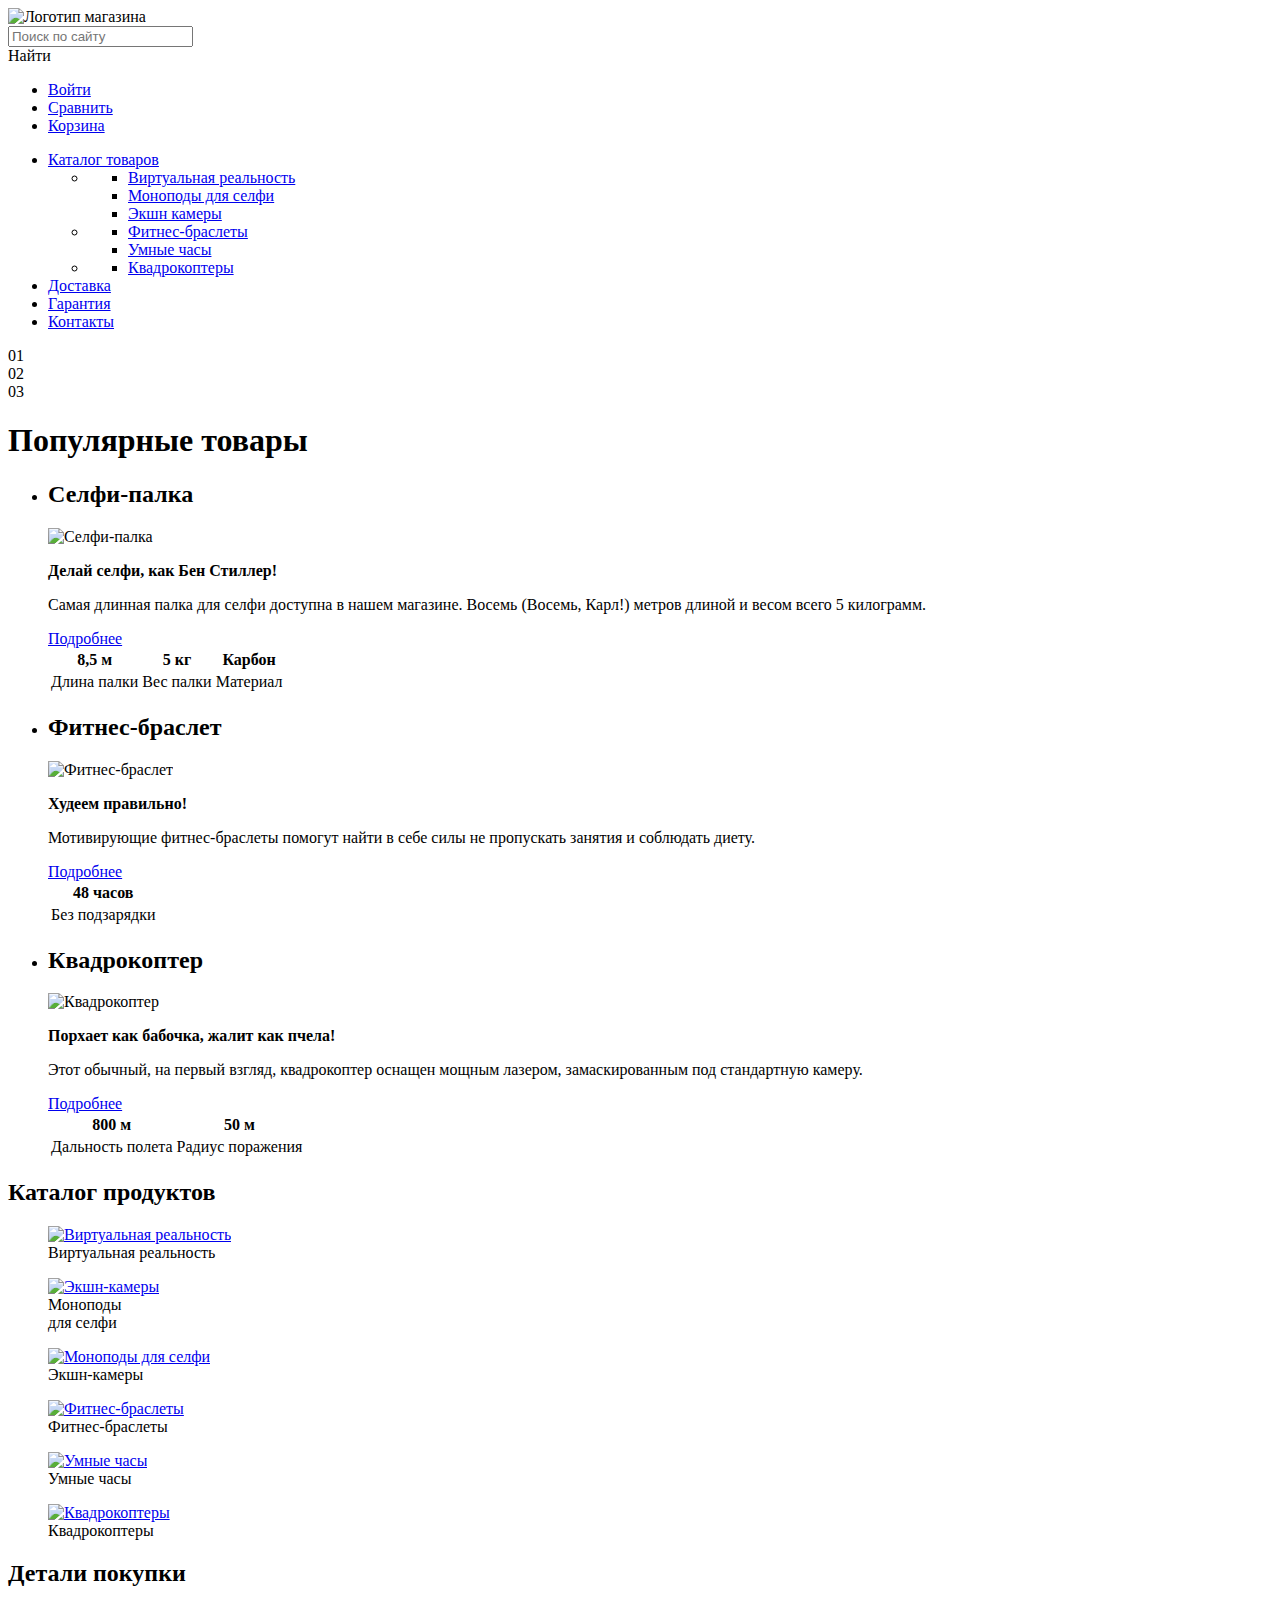
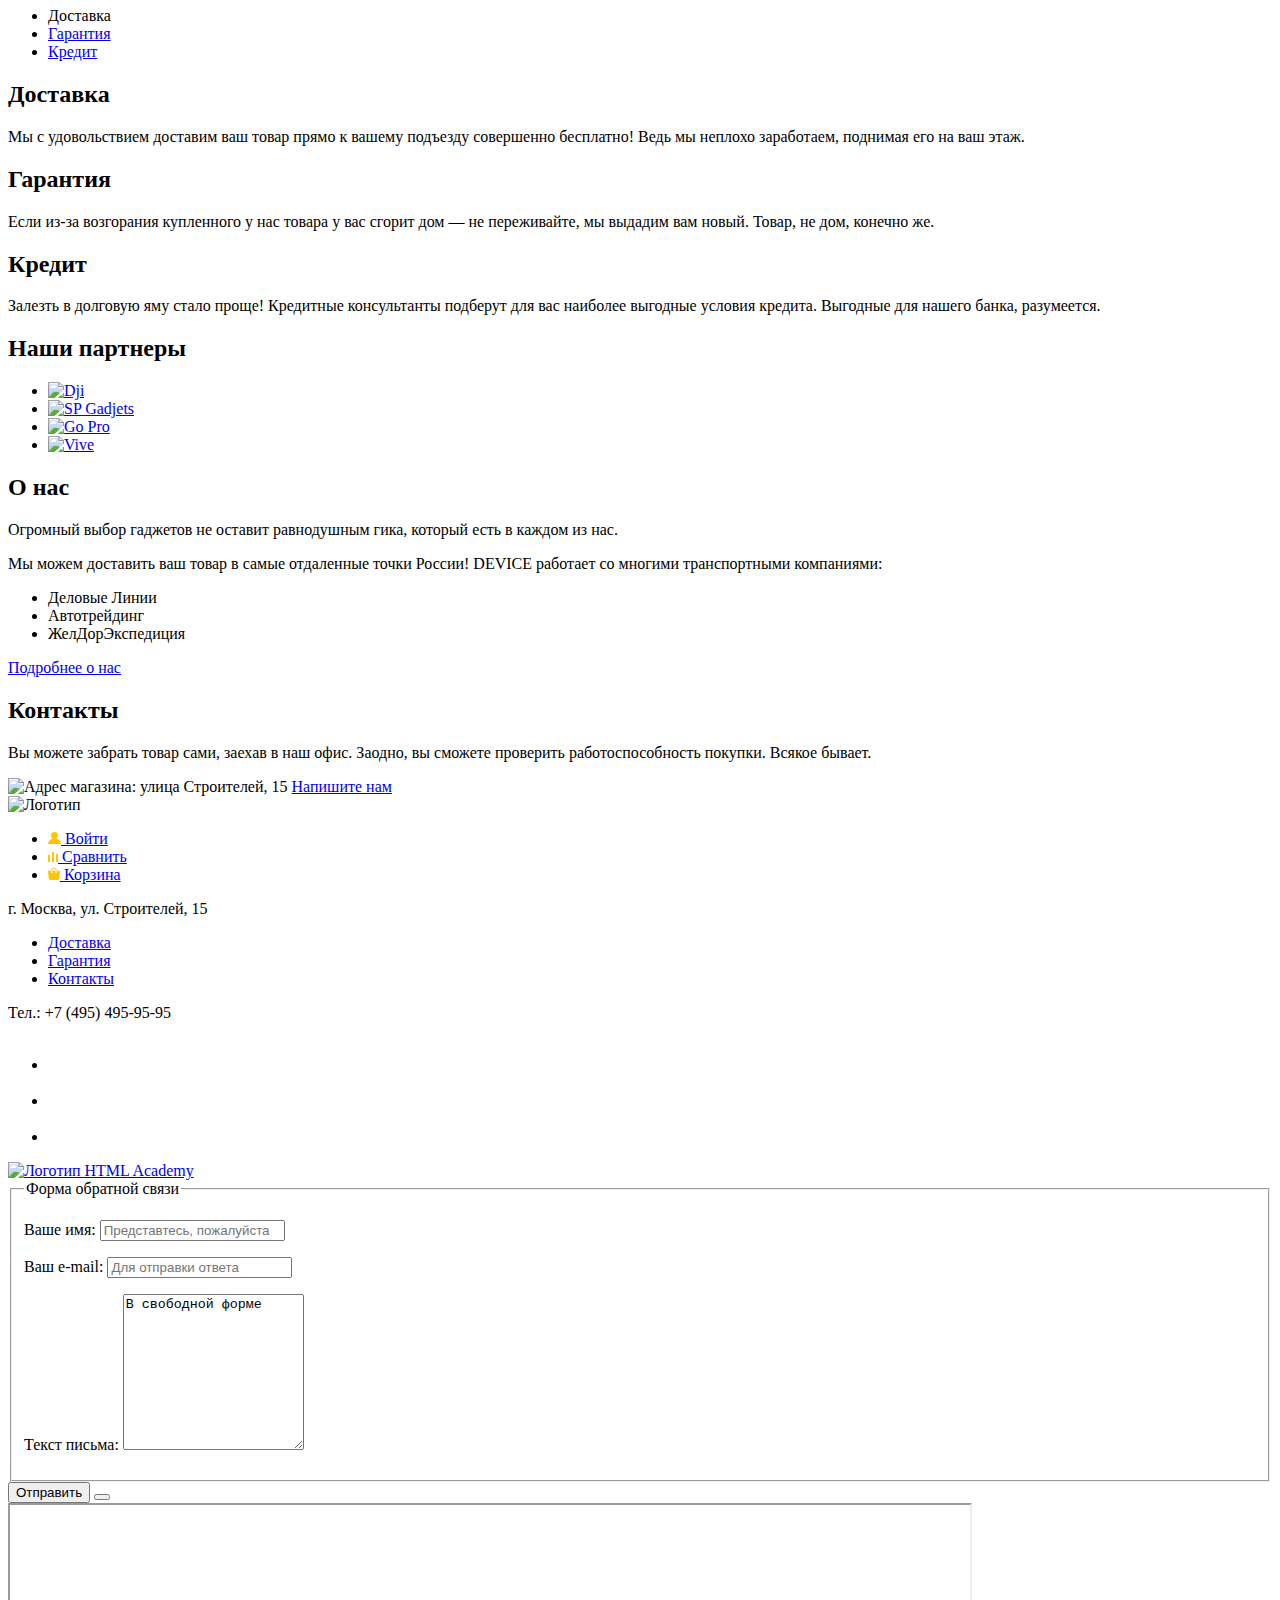
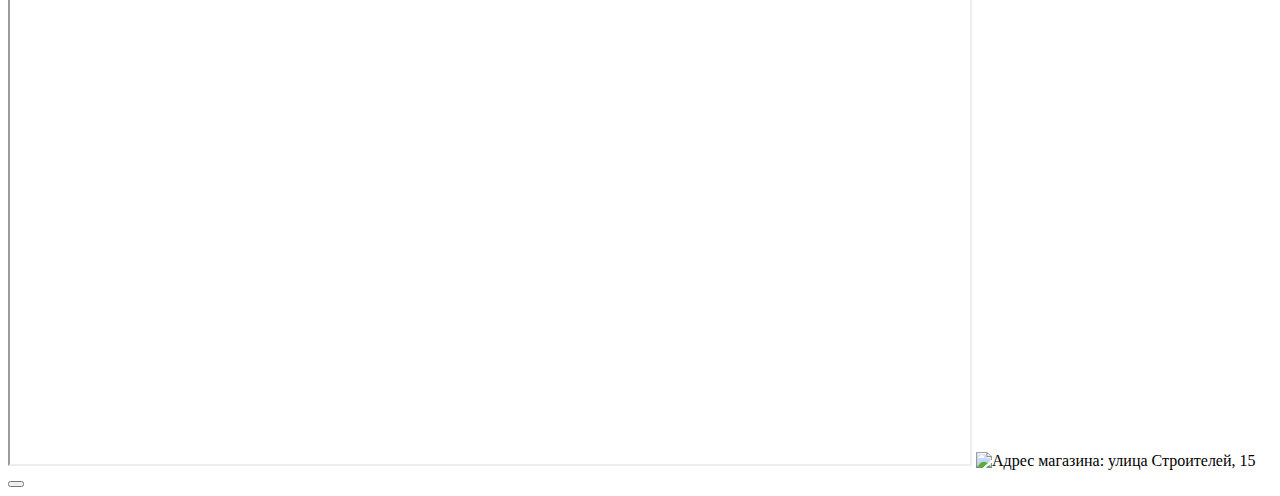
==== commit d83e8404: "Test" ====
--- a/index.html
+++ b/index.html
@@ -1,506 +1,368 @@
 <!DOCTYPE html>
 <html lang="ru">
 
-<head>
-  <meta charset="utf-8">
-  <title>HTML Academy: Девайс</title>
-  <link rel="stylesheet" href="css/normalize.css">
-  <link rel="stylesheet" href="css/style.css">
-  <link rel="stylesheet" href="css/style.min.css">
-</head>
+  <head>
+    <meta charset="utf-8">
+    <title>HTML Academy: Девайс</title>
+    <link rel="stylesheet" href="css/normalize.css">
+    <link rel="stylesheet" href="css/style.css">
+    <!-- <link rel="stylesheet" href="css/style.min.css"> -->
+  </head>
 
-<body>
-  <div class="content-wrapper">
-
-    <!--HEADER-->
-    <header class="header container">
-
-      <!--Navigation-->
-      <nav class="header-nav">
-
-        <!--logo-->
-        <a class="header-logo">
+  <body>
+    <div class="content-wrapper">
+      <!--HEADER-->
+      <header class="header container">
+        <!--Navigation-->
+        <nav class="header-nav">
+          <!--logo-->
+          <a class="header-logo">
             <img src="img/logo.png" width="168" height="53" alt="Логотип магазина">
           </a>
-
-        <div class="user-navigation">
-
-          <form class="user-nav-search">
-            <!--search-->
-            <input type="text" placeholder="Поиск по сайту" class="user-nav-input-search">
-            <div class="user-nav-find-button"><span>Найти</span></div>
-          </form>
-
-          <ul class="header-user-nav list">
-            <li class="user-nav-login"><a href="login.html">Войти</a></li>
-            <li class="user-nav-compare"><a href="#">Сравнить</a></li>
-            <li class="user-nav-shoppingbag"><a href="#">Корзина</a></li>
+          <div class="user-navigation">
+            <form class="user-nav-search">
+              <!--search-->
+              <input type="text" placeholder="Поиск по сайту" class="user-nav-input-search">
+              <div class="user-nav-find-button"><span>Найти</span></div>
+            </form>
+            <ul class="header-user-nav list">
+              <li class="user-nav-login"><a href="login.html">Войти</a></li>
+              <li class="user-nav-compare"><a href="#">Сравнить</a></li>
+              <li class="user-nav-shoppingbag"><a href="#">Корзина</a></li>
+            </ul>
+          </div>
+          <ul class="header-site-nav list">
+            <li class="site-nav-catalog"><a href="catalog.html" class="gilroy-link"><span>Каталог товаров</span></a>
+              <ul class="list site-nav-hidden-menu">
+                <li>
+                  <ul class="list column">
+                    <li><a href="#">Виртуальная реальность</a></li>
+                    <li><a href="catalog.html">Моноподы для селфи</a></li>
+                    <li><a href="#">Экшн камеры</a></li>
+                  </ul>
+                </li>
+                <li>
+                  <ul class="list column">
+                    <li><a href="#">Фитнес-браслеты</a></li>
+                    <li><a href="#">Умные часы</a></li>
+                  </ul>
+                </li>
+                <li>
+                  <ul class="list column">
+                    <li><a href="#">Квадрокоптеры</a></li>
+                  </ul>
+                </li>
+              </ul>
+            </li>
+            <li class="site-nav-delivery"><a href="#" class="gilroy-link">Доставка</a></li>
+            <li class="site-nav-warranty"><a href="#" class="gilroy-link">Гарантия</a></li>
+            <li class="site-nav-contacts"><a href="#" class="gilroy-link">Контакты</a></li>
           </ul>
-
-        </div>
-
-        <ul class="header-site-nav list">
-          <li class="site-nav-catalog"><a href="catalog.html" class="gilroy-link"><span>Каталог товаров</span></a>
-
-            <ul class="list site-nav-hidden-menu">
-              <li>
-                <ul class="list column">
-                  <li><a href="#">Виртуальная реальность</a></li>
-                  <li><a href="catalog.html">Моноподы для селфи</a></li>
-                  <li><a href="#">Экшн камеры</a></li>
-                </ul>
-              </li>
-              <li>
-                <ul class="list column">
-                  <li><a href="#">Фитнес-браслеты</a></li>
-                  <li><a href="#">Умные часы</a></li>
-                </ul>
-              </li>
-              <li>
-                <ul class="list column">
-                  <li><a href="#">Квадрокоптеры</a></li>
-                </ul>
-              </li>
-            </ul>
-
-          </li>
-
-          <li class="site-nav-delivery"><a href="#" class="gilroy-link">Доставка</a></li>
-          <li class="site-nav-warranty"><a href="#" class="gilroy-link">Гарантия</a></li>
-          <li class="site-nav-contacts"><a href="#" class="gilroy-link">Контакты</a></li>
-
-        </ul>
-
-      </nav>
-
-      <div class="white-stripe"></div>
-      <div class="decoration-number number-1">01</div>
-      <div class="decoration-number number-2">02</div>
-      <div class="decoration-number number-3">03</div>
-
-    </header>
-
-    <!--MAIN-->
-    <main class="container">
-
-      <section class="main-item">
-        <h1 class="visually-hidden">Популярные товары</h1>
-
-        <div class="slider-controls">
-          <div class="active"></div>
-          <div></div>
-          <div></div>
-        </div>
-
-        <ul class="slider-list">
-
-          <!--slider1-->
-
-          <li class="main-item-flex main-item-1">
-
-            <h2 class="visually-hidden">Селфи-палка</h2>
-
-            <div class="item-image">
-              <img src="img/slider-1.png" width="384" height="486" alt="Селфи-палка">
-            </div>
-
-            <div class="item-about">
-
-              <div class="item-about-description">
-                <p class="gilroy-heading item-description-heading"><b>Делай селфи, как Бен Стиллер!</b></p>
-
-                <p class="item-description-paragraph">Самая длинная палка для селфи доступна в нашем магазине. Восемь (Восемь, Карл!) метров длиной и весом всего 5 килограмм.</p>
-              </div>
-
-              <div class="item-details">
-                <a href="#" class="button">Подробнее</a>
-                <!--details-->
-              </div>
-
-              <table class="item-characteristics">
-                <!--characteristics-->
-                <thead>
+        </nav>
+        <div class="white-stripe"></div>
+        <div class="decoration-number number-1">01</div>
+        <div class="decoration-number number-2">02</div>
+        <div class="decoration-number number-3">03</div>
+      </header>
+      <!--MAIN-->
+      <main class="container">
+        <section class="main-item">
+          <h1 class="visually-hidden">Популярные товары</h1>
+          <div class="slider-controls">
+            <div class="active"></div>
+            <div></div>
+            <div></div>
+          </div>
+          <ul class="slider-list">
+            <!--slider1-->
+            <li class="main-item-flex main-item-1">
+              <h2 class="visually-hidden">Селфи-палка</h2>
+              <div class="item-image">
+                <img src="img/slider-1.png" width="384" height="486" alt="Селфи-палка">
+              </div>
+              <div class="item-about">
+                <div class="item-about-description">
+                  <p class="gilroy-heading item-description-heading"><b>Делай селфи, как Бен Стиллер!</b></p>
+                  <p class="item-description-paragraph">Самая длинная палка для селфи доступна в нашем магазине. Восемь (Восемь, Карл!) метров длиной и весом всего 5 килограмм.</p>
+                </div>
+                <div class="item-details">
+                  <a href="#" class="button">Подробнее</a>
+                  <!--details-->
+                </div>
+                <table class="item-characteristics">
+                  <!--characteristics-->
+                  <thead>
+                    <tr>
+                      <th>8,5 м</th>
+                      <th>5 кг</th>
+                      <th>Карбон</th>
+                    </tr>
+                  </thead>
                   <tr>
-                    <th>8,5 м</th>
-                    <th>5 кг</th>
-                    <th>Карбон</th>
+                    <td>Длина палки</td>
+                    <td>Вес палки</td>
+                    <td>Материал</td>
                   </tr>
-                </thead>
-                <tr>
-                  <td>Длина палки</td>
-                  <td>Вес палки</td>
-                  <td>Материал</td>
-                </tr>
-              </table>
-
-            </div>
-
-          </li>
-
-          <!--slider 2-->
-
-          <li class="main-item-flex main-item-2">
-            <h2 class="visually-hidden">Фитнес-браслет</h2>
-
-            <div class="item-image">
-              <img src="img/slider-2.png" width="384" height="485" alt="Фитнес-браслет">
-            </div>
-
-            <div class="item-about">
-
-              <div class="item-description">
-                <p class="gilroy-heading item-description-heading"><b>Худеем правильно!</b></p>
-
-                <p class="item-description-paragraph">Мотивирующие фитнес-браслеты помогут найти в себе силы не пропускать занятия и соблюдать диету.</p>
-
-              </div>
-
-              <div class="item-details">
-                <a href="#" class="button">Подробнее</a>
-                <!--details-->
-              </div>
-
-              <table class="item-characteristics">
-                <!--characteristics-->
-                <thead>
+                </table>
+              </div>
+            </li>
+            <!--slider 2-->
+            <li class="main-item-flex main-item-2">
+              <h2 class="visually-hidden">Фитнес-браслет</h2>
+              <div class="item-image">
+                <img src="img/slider-2.png" width="384" height="485" alt="Фитнес-браслет">
+              </div>
+              <div class="item-about">
+                <div class="item-description">
+                  <p class="gilroy-heading item-description-heading"><b>Худеем правильно!</b></p>
+                  <p class="item-description-paragraph">Мотивирующие фитнес-браслеты помогут найти в себе силы не пропускать занятия и соблюдать диету.</p>
+                </div>
+                <div class="item-details">
+                  <a href="#" class="button">Подробнее</a>
+                  <!--details-->
+                </div>
+                <table class="item-characteristics">
+                  <!--characteristics-->
+                  <thead>
+                    <tr>
+                      <th>48 часов</th>
+                    </tr>
+                  </thead>
                   <tr>
-                    <th>48 часов</th>
+                    <td>Без подзарядки</td>
                   </tr>
-                </thead>
-                <tr>
-                  <td>Без подзарядки</td>
-                </tr>
-              </table>
-
-            </div>
-
-          </li>
-
-          <!--slider 3-->
-
-          <li class="main-item-flex main-item-3">
-            <h2 class="visually-hidden">Квадрокоптер</h2>
-
-            <div class="item-image">
-              <img src="img/slider-3.png" width="384" height="485" alt="Квадрокоптер">
-            </div>
-
-            <div class="item-about">
-
-              <div class="item-description">
-                <p class="gilroy-heading item-description-heading"><b>Порхает как бабочка, жалит как пчела!</b></p>
-
-                <p class="item-description-paragraph">Этот обычный, на первый взгляд, квадрокоптер оснащен мощным лазером, замаскированным под стандартную камеру.</p>
-              </div>
-
-              <div class="item-details">
-                <a href="#" class="button">Подробнее</a>
-                <!--details-->
-              </div>
-
-              <table class="item-characteristics">
-                <!--characteristics-->
-                <thead>
+                </table>
+              </div>
+            </li>
+            <!--slider 3-->
+            <li class="main-item-flex main-item-3">
+              <h2 class="visually-hidden">Квадрокоптер</h2>
+              <div class="item-image">
+                <img src="img/slider-3.png" width="384" height="485" alt="Квадрокоптер">
+              </div>
+              <div class="item-about">
+                <div class="item-description">
+                  <p class="gilroy-heading item-description-heading"><b>Порхает как бабочка, жалит как пчела!</b></p>
+                  <p class="item-description-paragraph">Этот обычный, на первый взгляд, квадрокоптер оснащен мощным лазером, замаскированным под стандартную камеру.</p>
+                </div>
+                <div class="item-details">
+                  <a href="#" class="button">Подробнее</a>
+                  <!--details-->
+                </div>
+                <table class="item-characteristics">
+                  <!--characteristics-->
+                  <thead>
+                    <tr>
+                      <th>800 м</th>
+                      <th>50 м</th>
+                    </tr>
+                  </thead>
                   <tr>
-                    <th>800 м</th>
-                    <th>50 м</th>
+                    <td>Дальность полета</td>
+                    <td>Радиус поражения</td>
                   </tr>
-                </thead>
-                <tr>
-                  <td>Дальность полета</td>
-                  <td>Радиус поражения</td>
-                </tr>
-              </table>
-
-            </div>
-
-          </li>
-
-        </ul>
-
-      </section>
-
-      <section class="main-catalog">
-
-        <h2 class="visually-hidden">Каталог продуктов</h2>
-        <!--catalog-->
-        <figure class="main-catalog-item">
-
-          <div class="catalog-item-image">
-            <a href="catalog.html/vr" class="catalog-item">
-              <img src="img/popular-1.svg" width="97" height="55" alt="Виртуальная реальность">
-              </a>
-          </div>
-
-          <figcaption class="catalog-item-description">Виртуальная реальность</figcaption>
-        </figure>
-
-        <figure class="main-catalog-item">
-
-          <div class="image-down catalog-item-image">
-            <a href="catalog.html/monopods" class="catalog-item">
-              <img src="img/popular-2.svg" width="86" height="117" alt="Экшн-камеры">
-              </a>
-          </div>
-
-          <figcaption class="catalog-item-description">Моноподы <br> для селфи</figcaption>
-        </figure>
-
-        <figure class="main-catalog-item">
-
-          <div class="catalog-item-image">
-            <a href="catalog.html/cameras" class="catalog-item">
-              <img src="img/popular-3.svg" width="71" height="87" alt="Моноподы для селфи">
-              </a>
-          </div>
-
-          <figcaption class="catalog-item-description">Экшн-камеры</figcaption>
-        </figure>
-
-        <figure class="main-catalog-item">
-
-          <div class="catalog-item-image">
-            <a href="catalog.html/fitness-trackers" class="catalog-item">
-              <img src="img/popular-4.svg" width="107" height="65" alt="Фитнес-браслеты">
-              </a>
-          </div>
-
-          <figcaption class="catalog-item-description">Фитнес-браслеты</figcaption>
-        </figure>
-
-        <figure class="main-catalog-item">
-
-          <div class="catalog-item-image">
-            <a href="catalog.html/smartwatch" class="catalog-item">
-              <img src="img/popular-5.svg" width="56" height="98" alt="Умные часы">
-              </a>
-          </div>
-
-          <figcaption class="catalog-item-description">Умные часы</figcaption>
-        </figure>
-
-        <figure class="main-catalog-item">
-
-          <div class="catalog-item-image">
-            <a href="catalog.html/quadrocopters" class="catalog-item">
-              <img src="img/popular-6.svg" width="132" height="69" alt="Квадрокоптеры">
-              </a>
-          </div>
-
-          <figcaption class="catalog-item-description">Квадрокоптеры</figcaption>
-        </figure>
-
-      </section>
-
-      <section class="main-details">
-        <h2 class="visually-hidden">Детали покупки</h2>
-
-        <!--delivery-->
-
-        <div class="details-delivery">
-
-          <div class="details-delivery-background"></div>
-
-          <ul class="delivery-sidebar list">
-            <li><a class="button sidebar-current delivery-button">Доставка</a></li>
-            <li><a class="button slider-button warranty-button" href="#">Гарантия</a></li>
-            <li><a class="button slider-button credit-button" href="#">Кредит</a></li>
+                </table>
+              </div>
+            </li>
           </ul>
-
-          <div class="details-description">
-
-            <div class="description-slide description-1">
-
-              <div class="description-paragraph">
-                <h2 class="gilroy-heading">Доставка</h2>
-                <p>Мы с удовольствием доставим ваш товар прямо к вашему подъезду совершенно бесплатно! Ведь мы неплохо заработаем, поднимая его на ваш этаж.
-                </p>
-              </div>
-
-              <div class="description-image image-1"></div>
-
-            </div>
-
-            <div class="description-slide description-2">
-
-              <div class="description-paragraph">
-                <h2 class="gilroy-heading">Гарантия</h2>
-                <p>Если из-за возгорания купленного у нас товара у вас сгорит дом — не переживайте, мы выдадим вам новый. Товар, не дом, конечно же.</p>
-              </div>
-
-              <div class="description-image image-2"></div>
-
-            </div>
-
-            <div class="description-slide description-3">
-
-              <div class="description-paragraph">
-                <h2 class="gilroy-heading">Кредит</h2>
-                <p>Залезть в долговую яму стало проще! Кредитные консультанты подберут для вас наиболее выгодные условия кредита. Выгодные для нашего банка, разумеется.</p>
-              </div>
-
-              <div class="description-image image-3"></div>
-
-            </div>
-
-          </div>
-
-        </div>
-
-      </section>
-
-      <section class="main-logos">
-        <h2 class="visually-hidden">Наши партнеры</h2>
-        <!--logos-->
-        <ul class="partners-logos list">
-          <li><a href="#"><img src="img/logo-1.png"  width="260" height="100" alt="Dji"></a></li>
-          <li><a href="#"><img src="img/logo-2.png" width="260" height="100" alt="SP Gadjets"></a></li>
-          <li><a href="#"><img src="img/logo-3.png" width="260" height="100" alt="Go Pro"></a></li>
-          <li><a href="#"><img src="img/logo-4.png" width="260" height="100" alt="Vive"></a></li>
-        </ul>
-      </section>
-
-      <section class="main-company">
-
-        <div class="main-block main-about">
-          <!--about-->
-          <div class="black-stripe"></div>
-
-          <div class="company-paragraph">
-            <h2 class="gilroy-heading">О нас</h2>
-
-            <p>Огромный выбор гаджетов не оставит равнодушным гика, который есть в каждом из нас.
-            </p>
-            <p>Мы можем доставить ваш товар в самые отдаленные точки России! DEVICE работает со многими транспортными компаниями:
-            </p>
-          </div>
-
-          <ul class="about-partners list">
-            <li>Деловые Линии</li>
-            <li>Автотрейдинг</li>
-            <li>ЖелДорЭкспедиция</li>
+        </section>
+        <section class="main-catalog">
+          <h2 class="visually-hidden">Каталог продуктов</h2>
+          <!--catalog-->
+          <figure class="main-catalog-item">
+            <div class="catalog-item-image">
+              <a href="catalog.html/vr" class="catalog-item-link">
+              <img src="img/popular-1.svg" width="97" height="55" alt="Виртуальная реальность" class="catalog-item-img">
+              </a>
+            </div>
+            <figcaption class="catalog-item-description">Виртуальная реальность</figcaption>
+          </figure>
+          <figure class="main-catalog-item">
+            <div class="image-down catalog-item-image">
+              <a href="catalog.html/monopods" class="catalog-item-link">
+              <img src="img/popular-2.svg" width="86" height="117" alt="Экшн-камеры" class="catalog-item-img">
+              </a>
+            </div>
+            <figcaption class="catalog-item-description">Моноподы <br> для селфи</figcaption>
+          </figure>
+          <figure class="main-catalog-item">
+            <div class="catalog-item-image">
+              <a href="catalog.html/cameras" class="catalog-item-link">
+              <img src="img/popular-3.svg" width="71" height="87" alt="Моноподы для селфи" class="catalog-item-img">
+              </a>
+            </div>
+            <figcaption class="catalog-item-description">Экшн-камеры</figcaption>
+          </figure>
+          <figure class="main-catalog-item">
+            <div class="catalog-item-image">
+              <a href="catalog.html/fitness-trackers" class="catalog-item-link">
+              <img src="img/popular-4.svg" width="107" height="65" alt="Фитнес-браслеты" class="catalog-item-img">
+              </a>
+            </div>
+            <figcaption class="catalog-item-description">Фитнес-браслеты</figcaption>
+          </figure>
+          <figure class="main-catalog-item">
+            <div class="catalog-item-image">
+              <a href="catalog.html/smartwatch" class="catalog-item-link">
+              <img src="img/popular-5.svg" width="56" height="98" alt="Умные часы" class="catalog-item-img">
+              </a>
+            </div>
+            <figcaption class="catalog-item-description">Умные часы</figcaption>
+          </figure>
+          <figure class="main-catalog-item">
+            <div class="catalog-item-image">
+              <a href="catalog.html/quadrocopters" class="catalog-item-link">
+              <img src="img/popular-6.svg" width="132" height="69" alt="Квадрокоптеры" class="catalog-item-img">
+              </a>
+            </div>
+            <figcaption class="catalog-item-description">Квадрокоптеры</figcaption>
+          </figure>
+        </section>
+        <section class="main-details">
+          <h2 class="visually-hidden">Детали покупки</h2>
+          <!--delivery-->
+          <div class="details-delivery">
+            <div class="details-delivery-background"></div>
+            <ul class="delivery-sidebar list">
+              <li><a class="button sidebar-current delivery-button">Доставка</a></li>
+              <li><a class="button slider-button warranty-button" href="#">Гарантия</a></li>
+              <li><a class="button slider-button credit-button" href="#">Кредит</a></li>
+            </ul>
+            <div class="details-description">
+              <div class="description-slide description-1">
+                <div class="description-paragraph">
+                  <h2 class="gilroy-heading">Доставка</h2>
+                  <p>Мы с удовольствием доставим ваш товар прямо к вашему подъезду совершенно бесплатно! Ведь мы неплохо заработаем, поднимая его на ваш этаж.
+                  </p>
+                </div>
+                <div class="description-image image-1"></div>
+              </div>
+              <div class="description-slide description-2">
+                <div class="description-paragraph">
+                  <h2 class="gilroy-heading">Гарантия</h2>
+                  <p>Если из-за возгорания купленного у нас товара у вас сгорит дом — не переживайте, мы выдадим вам новый. Товар, не дом, конечно же.</p>
+                </div>
+                <div class="description-image image-2"></div>
+              </div>
+              <div class="description-slide description-3">
+                <div class="description-paragraph">
+                  <h2 class="gilroy-heading">Кредит</h2>
+                  <p>Залезть в долговую яму стало проще! Кредитные консультанты подберут для вас наиболее выгодные условия кредита. Выгодные для нашего банка, разумеется.</p>
+                </div>
+                <div class="description-image image-3"></div>
+              </div>
+            </div>
+          </div>
+        </section>
+        <section class="main-logos">
+          <h2 class="visually-hidden">Наши партнеры</h2>
+          <!--logos-->
+          <ul class="partners-logos list">
+            <li><a href="#"><img src="img/logo-1.png"  width="260" height="100" alt="Dji"></a></li>
+            <li><a href="#"><img src="img/logo-2.png" width="260" height="100" alt="SP Gadjets"></a></li>
+            <li><a href="#"><img src="img/logo-3.png" width="260" height="100" alt="Go Pro"></a></li>
+            <li><a href="#"><img src="img/logo-4.png" width="260" height="100" alt="Vive"></a></li>
           </ul>
-
-          <a href="#" class="button main-company-button">Подробнее о нас</a>
-
-        </div>
-
-        <div class="main-block main-contacts">
-          <!--contacts-->
-          <div class="black-stripe"></div>
-
-          <div class="company-paragraph">
-            <h2 class="gilroy-heading">Контакты</h2>
-            <p>Вы можете забрать товар сами, заехав в наш офис. Заодно, вы сможете проверить работоспособность покупки. Всякое бывает.
-            </p>
-          </div>
-
-          <img class="popup-map" src="img/map.png" width="560" height="222" alt="Адрес магазина: улица Строителей, 15">
-
-          <a href="#" class="button main-company-button popup-button">Напишите нам</a>
-        </div>
-
-      </section>
-
-    </main>
-
-    <!--FOOTER-->
-    <footer class="footer">
-
-      <div class="footer-nav container">
-
-        <div class="row-1">
-
-          <a class="footer-logo">
+        </section>
+        <section class="main-company">
+          <div class="main-block main-about">
+            <!--about-->
+            <div class="black-stripe"></div>
+            <div class="company-paragraph">
+              <h2 class="gilroy-heading">О нас</h2>
+              <p>Огромный выбор гаджетов не оставит равнодушным гика, который есть в каждом из нас.</p>
+              <p>Мы можем доставить ваш товар в самые отдаленные точки России! DEVICE работает со многими транспортными компаниями:</p>
+            </div>
+            <ul class="about-partners list">
+              <li>Деловые Линии</li>
+              <li>Автотрейдинг</li>
+              <li>ЖелДорЭкспедиция</li>
+            </ul>
+            <a href="#" class="button main-company-button">Подробнее о нас</a>
+          </div>
+          <div class="main-block main-contacts">
+            <!--contacts-->
+            <div class="black-stripe"></div>
+            <div class="company-paragraph">
+              <h2 class="gilroy-heading">Контакты</h2>
+              <p>Вы можете забрать товар сами, заехав в наш офис. Заодно, вы сможете проверить работоспособность покупки. Всякое бывает.</p>
+            </div>
+            <img class="popup-map" src="img/map.png" width="560" height="222" alt="Адрес магазина: улица Строителей, 15">
+            <a href="#" class="button main-company-button popup-button">Напишите нам</a>
+          </div>
+        </section>
+      </main>
+      <!--FOOTER-->
+      <footer class="footer">
+        <div class="footer-nav container">
+          <div class="row-1">
+            <a class="footer-logo">
               <img src="img/footer-logo.png" width="166" height="53" alt="Логотип">
             </a>
-
-          <ul class="footer-user-nav list">
-            <li class="user-nav-login"><a class="footer-icons" href="login.html">
+            <ul class="footer-user-nav list">
+              <li class="user-nav-login"><a class="footer-icons" href="login.html">
                 <svg xmlns="http://www.w3.org/2000/svg" width="13" height="12" viewBox="0 0 13 12"><path fill="#ffc600" d="M.032 12h12.937c-.163-2.643-2.074-4.837-4.671-5.543a3.47 3.47 0 0 0 1.687-2.972 3.485 3.485 0 0 0-6.97 0c0 1.264.68 2.361 1.688 2.972C2.106 7.163.194 9.357.032 12z"/></svg>
                 Войти
               </a></li>
-            <li class="user-nav-compare"><a class="footer-icons" href="#">
+              <li class="user-nav-compare"><a class="footer-icons" href="#">
                 <svg xmlns="http://www.w3.org/2000/svg" width="10" height="10" viewBox="0 0 10 10"><path fill="#ffc600" d="M8 2h1.984v8H8zM0 3h1.984v7H0zM4 0h2v10H4z"/></svg>
                 Сравнить</a></li>
-            <li class="user-nav-shoppingbag"><a class="footer-icons" href="#">
+              <li class="user-nav-shoppingbag"><a class="footer-icons" href="#">
                 <svg xmlns="http://www.w3.org/2000/svg" width="12" height="12" viewBox="0 0 12 12"><path fill="#ffc600" d="M11.864 3.017a.429.429 0 0 0-.327-.154H9.225V4.09c0 .563-.484 1.022-1.08 1.022-.594 0-1.078-.458-1.078-1.022V2.863H4.909V4.09c0 .563-.485 1.022-1.08 1.022-.595 0-1.078-.458-1.078-1.022V2.863H.438a.43.43 0 0 0-.327.154.472.472 0 0 0-.108.358l.776 7.134c.015.806.642 1.455 1.411 1.455h7.595c.77 0 1.396-.649 1.411-1.455l.776-7.134a.476.476 0 0 0-.108-.358z"/><path fill="#ffc600"  d="M3.829 4.499c.239 0 .433-.184.433-.409V1.84c0-.632.672-1.022 1.295-1.022h1.079c.655 0 1.078.401 1.078 1.022v2.25c0 .225.194.409.431.409.239 0 .433-.184.433-.409V1.84C8.577.773 7.761 0 6.636 0H5.557c-1.19 0-2.159.826-2.159 1.84v2.25c0 .225.194.409.431.409z"/></svg>
                 Корзина</a></li>
-          </ul>
-
+            </ul>
+          </div>
+          <div class="row-2">
+            <p>г. Москва, ул. Строителей, 15</p>
+            <ul class="footer-site-nav list">
+              <li class="footer-site-nav-delivery"><a href="#" class="gilroy-link">Доставка</a></li>
+              <li class="footer-site-nav-warranty"><a href="#" class="gilroy-link">Гарантия</a></li>
+              <li class="footer-site-nav-contacts"><a href="#" class="gilroy-link">Контакты</a></li>
+            </ul>
+            <p>Тел.: +7 (495) 495-95-95</p>
+          </div>
+          <div class="row-3">
+            <div class="yellow-stripe"></div>
+            <ul class="footer-social list">
+              <li><a href="#" aria-label="Facebook"><svg xmlns="http://www.w3.org/2000/svg" width="32" height="32" viewBox="0 0 32 32"><path fill="#FFF" d="M16 0C7.164 0 0 7.163 0 16s7.164 16 16 16c8.837 0 16-7.164 16-16S24.837 0 16 0zm4.062 9.455h-3.021v3.444h3.021v3.445h-3.021v8.61H14.02v-8.61H11v-3.445h3.021V9.455c0-1.902 1.353-3.445 3.021-3.445h3.021v3.445z"/></svg></a></li>
+              <li><a href="#" aria-label="Instagram"><svg xmlns="http://www.w3.org/2000/svg" width="32" height="32" viewBox="0 0 32 32"><g fill="#FFF"><path d="M20.916 16a4.938 4.938 0 1 1-9.877 0c0-.394.051-.773.138-1.14h-.897v6.838h11.396V14.86h-.897c.086.367.137.746.137 1.14z"/><path d="M15.978 18.659c1.466 0 2.659-1.193 2.659-2.659s-1.193-2.659-2.659-2.659c-1.466 0-2.659 1.193-2.659 2.659s1.192 2.659 2.659 2.659zM18.637 10.302h3.039v3.039h-3.039z"/><path d="M16 0C7.164 0 0 7.164 0 16c0 8.837 7.164 16 16 16 8.837 0 16-7.163 16-16 0-8.836-7.163-16-16-16zm7.955 21.698a2.285 2.285 0 0 1-2.279 2.279H10.279A2.285 2.285 0 0 1 8 21.698V10.302a2.286 2.286 0 0 1 2.279-2.279h11.396a2.286 2.286 0 0 1 2.279 2.279v11.396z"/></g></svg></a></li>
+              <li><a href="#" aria-label="Twitter"><svg xmlns="http://www.w3.org/2000/svg" width="32" height="32" viewBox="0 0 32 32"><path fill="#FFF" d="M16 0C7.164 0 0 7.164 0 16c0 8.837 7.164 16 16 16 8.837 0 16-7.163 16-16 0-8.836-7.163-16-16-16zm7.944 12.809c-.251 6.516-3.463 10.832-10.992 10.702h-.486c-.447 0-4.543-.443-5.344-1.823 2.479.19 4.247-.406 5.12-1.136-1.048-.289-2.923-.461-3.251-2.848.384.104.618.221 1.299.113-1.307-.824-2.758-1.519-2.679-3.643.311.317 1.164.518 1.46.457-.768-.233-2.149-3.244-.974-4.781 1.984 1.79 4.075 3.482 7.804 3.643.227-2.214 1.24-3.699 3.168-4.325 1.84-.479 3.255.26 3.901 1.138.737-.224 1.453-.466 2.193-.685-.004.833-.569 1.463-.935 1.709.747.165 1.423-.475 1.423-.475-.184.963-1.094 1.725-1.707 1.954z"/></svg></a></li>
+            </ul>
+            <div class="logo-html">
+              <a href="https://htmlacademy.ru/intensive/htmlcss"><img src="img/logo-html.svg" width="27" height="35" alt="Логотип HTML Academy"></a>
+            </div>
+          </div>
         </div>
-
-        <div class="row-2">
-
-          <p>г. Москва, ул. Строителей, 15</p>
-
-          <ul class="footer-site-nav list">
-            <li class="footer-site-nav-delivery"><a href="#" class="gilroy-link">Доставка</a></li>
-            <li class="footer-site-nav-warranty"><a href="#" class="gilroy-link">Гарантия</a></li>
-            <li class="footer-site-nav-contacts"><a href="#" class="gilroy-link">Контакты</a></li>
-          </ul>
-
-          <p>Тел.: +7 (495) 495-95-95</p>
-
-        </div>
-
-        <div class="row-3">
-
-          <div class="yellow-stripe"></div>
-
-          <ul class="footer-social list">
-            <li><a href="#" aria-label="Facebook"><svg xmlns="http://www.w3.org/2000/svg" width="32" height="32" viewBox="0 0 32 32"><path fill="#FFF" d="M16 0C7.164 0 0 7.163 0 16s7.164 16 16 16c8.837 0 16-7.164 16-16S24.837 0 16 0zm4.062 9.455h-3.021v3.444h3.021v3.445h-3.021v8.61H14.02v-8.61H11v-3.445h3.021V9.455c0-1.902 1.353-3.445 3.021-3.445h3.021v3.445z"/></svg></a></li>
-            <li><a href="#" aria-label="Instagram"><svg xmlns="http://www.w3.org/2000/svg" width="32" height="32" viewBox="0 0 32 32"><g fill="#FFF"><path d="M20.916 16a4.938 4.938 0 1 1-9.877 0c0-.394.051-.773.138-1.14h-.897v6.838h11.396V14.86h-.897c.086.367.137.746.137 1.14z"/><path d="M15.978 18.659c1.466 0 2.659-1.193 2.659-2.659s-1.193-2.659-2.659-2.659c-1.466 0-2.659 1.193-2.659 2.659s1.192 2.659 2.659 2.659zM18.637 10.302h3.039v3.039h-3.039z"/><path d="M16 0C7.164 0 0 7.164 0 16c0 8.837 7.164 16 16 16 8.837 0 16-7.163 16-16 0-8.836-7.163-16-16-16zm7.955 21.698a2.285 2.285 0 0 1-2.279 2.279H10.279A2.285 2.285 0 0 1 8 21.698V10.302a2.286 2.286 0 0 1 2.279-2.279h11.396a2.286 2.286 0 0 1 2.279 2.279v11.396z"/></g></svg></a></li>
-            <li><a href="#" aria-label="Twitter"><svg xmlns="http://www.w3.org/2000/svg" width="32" height="32" viewBox="0 0 32 32"><path fill="#FFF" d="M16 0C7.164 0 0 7.164 0 16c0 8.837 7.164 16 16 16 8.837 0 16-7.163 16-16 0-8.836-7.163-16-16-16zm7.944 12.809c-.251 6.516-3.463 10.832-10.992 10.702h-.486c-.447 0-4.543-.443-5.344-1.823 2.479.19 4.247-.406 5.12-1.136-1.048-.289-2.923-.461-3.251-2.848.384.104.618.221 1.299.113-1.307-.824-2.758-1.519-2.679-3.643.311.317 1.164.518 1.46.457-.768-.233-2.149-3.244-.974-4.781 1.984 1.79 4.075 3.482 7.804 3.643.227-2.214 1.24-3.699 3.168-4.325 1.84-.479 3.255.26 3.901 1.138.737-.224 1.453-.466 2.193-.685-.004.833-.569 1.463-.935 1.709.747.165 1.423-.475 1.423-.475-.184.963-1.094 1.725-1.707 1.954z"/></svg></a></li>
-          </ul>
-
-          <div class="logo-html">
-            <a href="https://htmlacademy.ru/intensive/htmlcss"><img src="img/logo-html.svg" width="27" height="35" alt="Логотип HTML Academy"></a>
-          </div>
-
-        </div>
-
+      </footer>
+      <!--Modal Form-->
+      <form class="modal modal-form" action="https://echo.htmlacademy.ru" method="post">
+        <fieldset>
+          <legend class="visually-hidden">Форма обратной связи</legend>
+          <p class="input-paragraph">
+            <label for="user-name">Ваше имя:</label>
+            <input type="text" name="user-name" id="user-name" placeholder="Представтесь, пожалуйста" required>
+          </p>
+          <p class="input-paragraph">
+            <label for="user-email">Ваш e-mail:</label>
+            <input type="text" name="user-email" id="user-email" placeholder="Для отправки ответа" required>
+          </p>
+          <p class="textarea-paragraph">
+            <label for="user-feedback">Текст письма:</label>
+            <textarea id="user-feedback" rows="10">В свободной форме</textarea>
+          </p>
+        </fieldset>
+        <button type="submit" class="form-button button">Отправить</button>
+        <button type="button" class="button-close form-close" aria-label="Закрыть форму"></button>
+      </form>
+      <!--modal Form-->
+      <div class="modal modal-map">
+        <iframe src="https://www.google.com/maps/embed?pb=!1m18!1m12!1m3!1d2249.1125488779976!2d37.52742931603996!3d55.68703098053581!2m3!1f0!2f0!3f0!3m2!1i1024!2i768!4f13.1!3m3!1m2!1s0x46b54cf65f5c8955%3A0x694710ccd55501e!2z0YPQuy4g0KHRgtGA0L7QuNGC0LXQu9C10LksIDE1LCDQnNC-0YHQutCy0LAsINCg0L7RgdGW0Y8sIDExOTMxMQ!5e0!3m2!1suk!2stw!4v1513052364043"
+          width="960" height="559"></iframe>
+        <img src="img/map-big.jpg" width="960" height="559" alt="Адрес магазина: улица Строителей, 15">
+        <button type="button" class="button-close map-close" aria-label="Закрыть карту"></button>
       </div>
-
-    </footer>
-
-    <!--Modal Form-->
-
-    <form class="modal modal-form" action="https://echo.htmlacademy.ru" method="post">
-      <fieldset>
-        <legend class="visually-hidden">Форма обратной связи</legend>
-
-        <p class="input-paragraph">
-          <label for="user-name">Ваше имя:</label>
-          <input type="text" name="user-name" id="user-name" placeholder="Представтесь, пожалуйста" required>
-        </p>
-
-        <p class="input-paragraph">
-          <label for="user-email">Ваш e-mail:</label>
-          <input type="text" name="user-email" id="user-email" placeholder="Для отправки ответа" required>
-        </p>
-
-        <p class="textarea-paragraph">
-          <label for="user-feedback">Текст письма:</label>
-          <textarea id="user-feedback" rows="10">В свободной форме</textarea>
-        </p>
-      </fieldset>
-
-      <button type="submit" class="form-button button">Отправить</button>
-      <button type="button" class="button-close form-close" aria-label="Закрыть форму"></button>
-    </form>
-
-    <!--modal Form-->
-    <div class="modal modal-map">
-      <iframe src="https://www.google.com/maps/embed?pb=!1m18!1m12!1m3!1d2249.1125488779976!2d37.52742931603996!3d55.68703098053581!2m3!1f0!2f0!3f0!3m2!1i1024!2i768!4f13.1!3m3!1m2!1s0x46b54cf65f5c8955%3A0x694710ccd55501e!2z0YPQuy4g0KHRgtGA0L7QuNGC0LXQu9C10LksIDE1LCDQnNC-0YHQutCy0LAsINCg0L7RgdGW0Y8sIDExOTMxMQ!5e0!3m2!1suk!2stw!4v1513052364043"
-        width="960" height="559" frameborder="0" style="border:0"></iframe>
-      <img src="img/map-big.jpg" width="960" height="559" alt="Адрес магазина: улица Строителей, 15">
-      <button type="button" class="button-close map-close" aria-label="Закрыть карту"></button>
     </div>
-
-  </div>
-
-  <script src="js/popup.min.js"></script>
-</body>
+    <script src="js/popup.min.js"></script>
+  </body>
 
 </html>